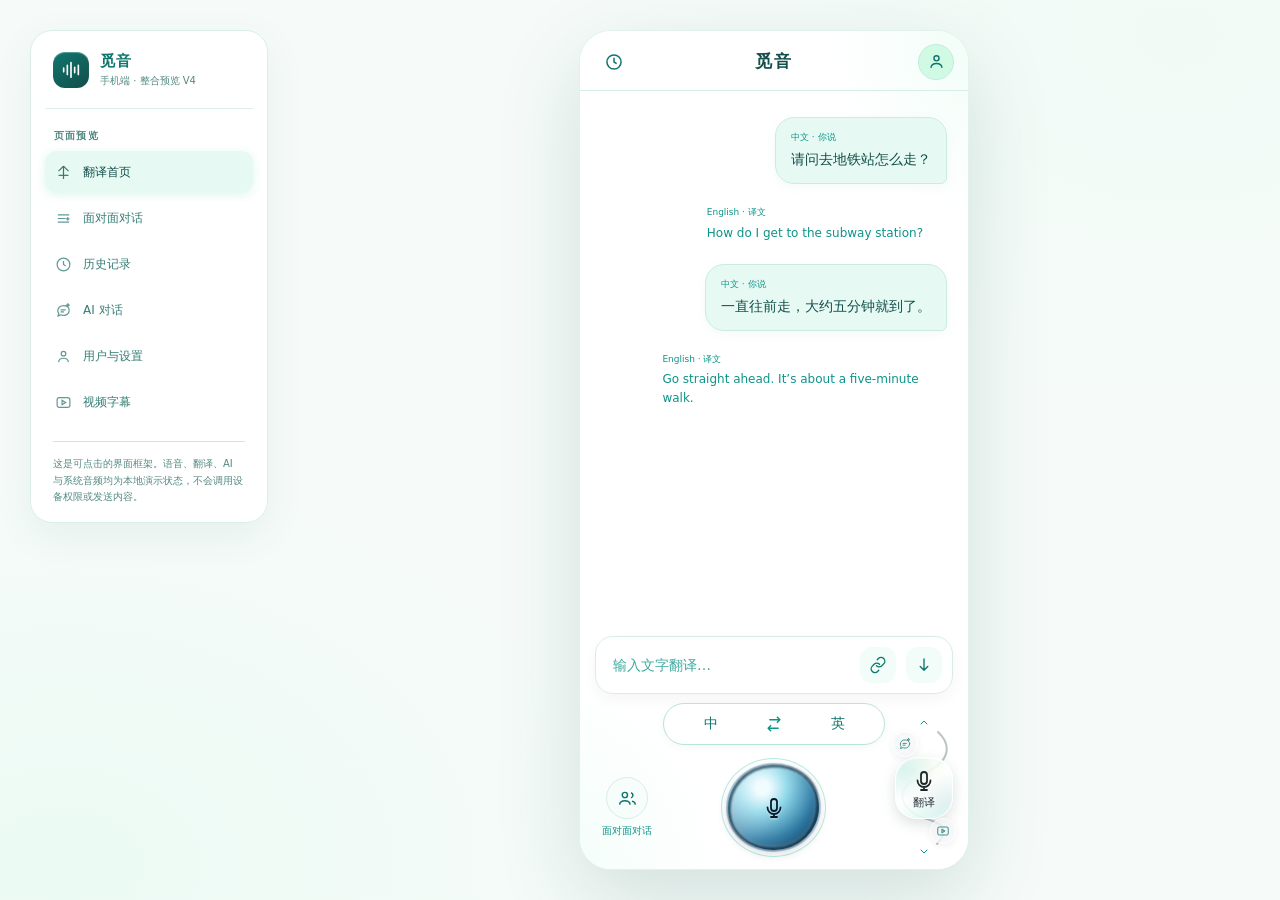
==== docs/designs/miyin-full-app-preview-v5/index.html @ bbd9bf25 "feat: add isolated Miyin V5 preview baseline" ====
<!doctype html>
<html lang="zh-CN" data-theme="mint-holographic">
<head>
  <meta charset="utf-8">
  <meta name="viewport" content="width=device-width, initial-scale=1, viewport-fit=cover">
  <meta name="theme-color" content="#ffffff">
  <link rel="icon" href="data:image/svg+xml,%3Csvg xmlns='http://www.w3.org/2000/svg' viewBox='0 0 48 48'%3E%3Crect width='48' height='48' rx='14' fill='%232f3635'/%3E%3Cpath d='M10 19v10m7-16v22m7-26v30m7-21v12m7-17v22' stroke='white' stroke-width='3' stroke-linecap='round'/%3E%3C/svg%3E">
  <title>觅音 · 手机端交互预览 V5</title>
  <link rel="stylesheet" href="./miyin-v5.css">
  <style>
    :root { color-scheme:light; --page:#ffffff; --surface:#ffffffed; --surface-2:#f2fcf8; --ink:#0f766e; --title:#134e4a; --muted:#0d9488; --accent:#14b8a6; --mint:#e6f9f3; --mint-deep:#c8f5e8; --mint-icon:#d1fae5; --holo-cyan:#7dd3c0; --holo-lilac:#e0bbe4; --holo-yellow:#f5e6a3; --line:#d7eee7; --line-strong:#b9e4d9; --selected:#d1fae5; --selected-ink:#134e4a; --shadow:0 18px 55px rgba(20,84,74,.12); --voice-a:#b8e4e8; --voice-b:#4a9aa9; --voice-c:#146278; --wheel:#ffffffd9; --wheel-edge:#d3eee5; --danger:#b44036; --safe-top:env(safe-area-inset-top,0px); --safe-bottom:env(safe-area-inset-bottom,0px); }
    * { box-sizing:border-box; }
    html,body { margin:0; min-height:100%; background:#e9e9e6; color:var(--ink); font-family:Inter,"SF Pro Display","Segoe UI","Noto Sans SC",system-ui,sans-serif; }
    button,input,textarea { font:inherit; }
    button { color:inherit; }
    .workspace { min-height:100dvh; display:grid; grid-template-columns:238px minmax(460px,1fr); gap:30px; padding:30px; }
    .preview-nav { align-self:start; position:sticky; top:28px; padding:20px 14px 16px; border:1px solid #ffffffa8; border-radius:22px; background:#f7f7f3cc; backdrop-filter:blur(16px); box-shadow:0 12px 40px rgba(30,35,31,.07); }
    .nav-brand { display:flex; align-items:center; gap:11px; padding:1px 8px 20px; border-bottom:1px solid #dedfda; }
    .brand-mark { width:36px; height:36px; border-radius:12px; display:grid; place-items:center; color:#fff; background:linear-gradient(145deg,#2c3537,#101617); box-shadow:inset 0 1px 1px #ffffff54; }
    .brand-mark svg { width:22px;height:22px; }
    .nav-brand strong { display:block;font-size:15px;letter-spacing:.08em; }
    .nav-brand small { display:block;margin-top:3px;color:#7d817e;font-size:10px; }
    .nav-caption { padding:20px 9px 8px;color:#7d817e;font-size:10px;font-weight:700;letter-spacing:.12em; }
    .screen-nav { display:grid; gap:4px; }
    .screen-nav button { display:flex;align-items:center;gap:11px;min-height:42px;padding:0 10px;border:0;border-radius:12px;background:transparent;color:#5a605c;text-align:left;font-size:12px;cursor:pointer;transition:background .18s,color .18s,transform .18s; }
    .screen-nav button svg { width:17px;height:17px;opacity:.78; }
    .screen-nav button:hover { background:#fff;transform:translateX(2px); }
    .screen-nav button[aria-current="page"] { background:#fff;color:#202522;box-shadow:0 2px 10px #2223; }
    .nav-note { margin:18px 8px 0;padding-top:14px;border-top:1px solid #dedfda;color:#808581;font-size:10px;line-height:1.65; }
    .stage { min-width:0;display:grid;place-items:center;position:relative; }
    .device { width:min(390px,100%);height:min(844px,calc(100dvh - 60px));min-height:680px;position:relative;border:1px solid #ffffffc9;border-radius:32px;overflow:hidden;background:var(--page);box-shadow:0 28px 84px rgba(28,31,29,.2),inset 0 0 0 1px #ffffff74; }
    #app { height:100%;width:100%;position:relative;overflow:hidden;background:var(--page);color:var(--ink);transition:background .24s,color .24s; }
    .screen { display:none;height:100%;width:100%;flex-direction:column;position:absolute;inset:0;background:var(--page); }
    .screen.active { display:flex;animation:screen-in .22s ease-out both; }
    @keyframes screen-in { from { opacity:.55;transform:translateY(4px); } to { opacity:1;transform:none; } }
    .topbar { height:60px;flex:none;display:grid;grid-template-columns:54px 1fr 54px;align-items:center;padding:calc(6px + var(--safe-top)) 14px 4px;border-bottom:1px solid var(--line); }
    .top-icon { width:40px;height:40px;border:0;border-radius:14px;background:transparent;display:grid;place-items:center;cursor:pointer;color:var(--ink);transition:background .16s,transform .16s; }
    .top-icon:hover { background:var(--surface-2);transform:scale(1.04); }
    .top-icon svg { width:20px;height:20px; }
    .top-brand { text-align:center;min-width:0; }
    .top-brand strong { font-size:17px;font-weight:650;letter-spacing:.12em; }
    .top-brand small { display:block;margin-top:1px;color:var(--muted);font-size:10px; }
    .session-state { display:inline-flex;align-items:center;gap:5px;margin-top:2px;padding:2px 7px;border:0;border-radius:99px;background:transparent;color:var(--muted);font-size:9px;cursor:pointer; }
    .session-state i { width:5px;height:5px;border-radius:50%;background:#6e9b7d; }
    .session-state[aria-pressed="true"] i { background:#a38455; }
    .avatar-button { justify-self:end;width:36px;height:36px;border:1px solid var(--line);border-radius:50%;background:var(--surface);display:grid;place-items:center;cursor:pointer; }
    .avatar-button svg { width:19px;height:19px; }
    .scroll-area { min-height:0;flex:1;overflow:auto;overscroll-behavior:contain;scrollbar-width:thin;scrollbar-color:var(--line-strong) transparent; }
    .scroll-area::-webkit-scrollbar { width:4px; }
    .scroll-area::-webkit-scrollbar-thumb { background:var(--line-strong);border-radius:99px; }
    .home-transcript { min-height:0;flex:1;display:flex;flex-direction:column;gap:13px;padding:26px 21px 12px;overflow:auto;scrollbar-width:thin; }
    .bubble { max-width:84%;padding:13px 15px;border:1px solid var(--line);border-radius:19px;background:var(--surface);box-shadow:0 3px 12px rgba(40,44,41,.035);line-height:1.52;font-size:14px; }
    .bubble.source { align-self:flex-end;border-radius:19px 19px 6px 19px;background:var(--selected);color:var(--selected-ink); }
    .bubble.translation { align-self:flex-end;margin-right:9px;padding:8px 14px;border-radius:15px;background:transparent;border-color:transparent;color:var(--muted);font-size:12px;box-shadow:none; }
    .bubble.other { align-self:flex-start;border-radius:19px 19px 19px 6px; }
    .bubble .lang-tag { display:block;margin-bottom:4px;color:var(--muted);font-size:9px; }
    .inline-progress { color:var(--muted);font-size:11px;display:inline-flex;align-items:center;gap:7px; }
    .dots { display:inline-flex;gap:3px; }
    .dots i { display:block;width:4px;height:4px;border-radius:50%;background:currentColor;animation:dot 1s infinite ease-in-out; }
    .dots i:nth-child(2){animation-delay:.14s}.dots i:nth-child(3){animation-delay:.28s}
    @keyframes dot { 0%,60%,100%{opacity:.25;transform:translateY(0)}30%{opacity:1;transform:translateY(-3px)} }
    .translate-panel { flex:none;padding:8px 15px 0; }
    .text-entry { min-height:58px;display:flex;align-items:center;gap:10px;padding:7px 10px 7px 15px;border:1px solid var(--line);border-radius:18px;background:var(--surface);box-shadow:0 6px 16px rgba(30,35,31,.04); }
    .text-entry input { flex:1;min-width:0;border:0;outline:0;background:transparent;color:var(--ink);font-size:14px; }
    .text-entry input::placeholder { color:var(--muted);opacity:.8; }
    .round-tool { width:36px;height:36px;flex:none;border:0;border-radius:12px;background:var(--surface-2);display:grid;place-items:center;cursor:pointer; }
    .round-tool svg { width:18px;height:18px; }
    .entry-tools { display:none;gap:8px;padding:8px 3px 0; }
    .entry-tools.open { display:flex; }
    .entry-tools button { flex:1;min-height:35px;border:1px solid var(--line);border-radius:11px;background:var(--surface);color:var(--muted);font-size:10px;cursor:pointer; }
    .language-row { display:flex;align-items:center;justify-content:center;gap:10px;padding:9px 14px 2px; }
    .language-pill { min-width:96px;height:36px;padding:0 12px;border:1px solid var(--line);border-radius:99px;background:var(--surface);color:var(--ink);font-size:12px;cursor:pointer; }
    .language-swap { width:34px;height:34px;border:0;border-radius:50%;background:transparent;color:var(--muted);display:grid;place-items:center;cursor:pointer;transition:transform .22s,color .16s; }
    .language-swap:hover { transform:rotate(180deg);color:var(--ink); }
    .language-swap svg { width:19px;height:19px; }
    .home-controls { position:relative;flex:none;height:122px;padding:9px 15px calc(10px + var(--safe-bottom));display:grid;grid-template-columns:1fr 1fr 1fr;align-items:center; }
    .face-entry { justify-self:start;min-width:61px;padding:4px 7px;border:0;background:transparent;display:grid;justify-items:center;gap:5px;color:var(--muted);font-size:10px;cursor:pointer; }
    .face-entry .face-icon { width:42px;height:42px;border:1px solid var(--line);border-radius:50%;background:var(--surface);display:grid;place-items:center;color:var(--ink);transition:transform .18s,box-shadow .18s; }
    .face-entry:hover .face-icon { transform:translateY(-2px);box-shadow:0 7px 15px rgba(20,35,36,.11); }
    .face-entry svg { width:21px;height:21px; }
    .mic-button { justify-self:center;position:relative;width:84px;height:84px;border-radius:50%;border:2px solid #193d4b;background:radial-gradient(circle at 36% 25%,#e5ffff 0 5%,#c2f0f3 12%,#82c9d6 32%,#31869a 61%,#15556b 100%);color:#052c3b;display:grid;place-items:center;cursor:pointer;isolation:isolate;box-shadow:inset 1px 2px 5px #f2ffffde,inset -5px -8px 13px #092e43a3,0 5px 12px #123b4b4a,0 0 0 3px #ffffff9e;transition:transform .17s,box-shadow .22s,filter .2s;touch-action:none; }
    .mic-button::before { content:"";position:absolute;z-index:-1;inset:5px 9px 51%;border-radius:80% 80% 45% 45%;background:linear-gradient(135deg,#fff9,#fff2 58%,transparent);filter:blur(1px);transform:rotate(-13deg); }
    .mic-button::after { content:"";position:absolute;inset:-7px;border:1px solid #92dce2a8;border-radius:50%;opacity:.7;transition:inset .2s,opacity .2s; }
    .mic-button svg { width:29px;height:29px;filter:drop-shadow(0 1px 1px #ffffff65); }
    .mic-button:hover { transform:scale(1.045) rotate(-2deg);box-shadow:inset 1px 2px 5px #f2ffffde,inset -5px -8px 13px #092e43a3,0 8px 20px #123b4b66,0 0 0 4px #ffffffb0; }
    .mic-button:active,.mic-button.is-listening { transform:scale(.96);filter:saturate(1.15);box-shadow:inset 1px 2px 8px #f2ffffd4,inset -7px -9px 15px #082c41,0 0 0 6px #4eafbf38,0 0 26px #63d0d954; }
    .mic-button.is-listening::after { inset:-11px;opacity:.9;animation:ring 1.15s ease-out infinite; }
    @keyframes ring { 0%{transform:scale(.94);opacity:.75}100%{transform:scale(1.22);opacity:0} }
    .control-caption { position:absolute;left:50%;bottom:7px;transform:translateX(-50%);color:var(--muted);font-size:9px;white-space:nowrap; }
    .mode-wheel { position:absolute;z-index:5;right:10px;bottom:12px;width:57px;height:139px;padding:5px 0;border:1px solid var(--wheel-edge);border-radius:30px;background:var(--wheel);backdrop-filter:blur(16px) saturate(1.3);box-shadow:0 7px 20px rgba(22,43,48,.12),inset 0 1px 0 #ffffffa6;display:flex;flex-direction:column;align-items:center;justify-content:space-between;overflow:hidden; }
    .mode-wheel::before { content:"";position:absolute;inset:2px 7px auto;height:27px;border-radius:50%;background:linear-gradient(#fff8,transparent);pointer-events:none; }
    .wheel-arrow,.wheel-mode { position:relative;z-index:1;border:0;background:transparent;display:grid;place-items:center;cursor:pointer;color:var(--muted);transition:transform .2s,color .18s,background .18s; }
    .wheel-arrow { width:28px;height:19px;border-radius:9px; }
    .wheel-arrow svg { width:14px;height:14px; }
    .wheel-arrow:hover { color:var(--ink);transform:scale(1.18); }
    .wheel-modes { position:relative;z-index:1;display:flex;flex-direction:column;align-items:center;justify-content:center;gap:0; }
    .wheel-mode { width:28px;height:25px;border-radius:11px;opacity:.48; }
    .wheel-mode svg { position:relative;z-index:2;width:15px;height:15px; }
    .wheel-mode.is-current { width:40px;height:40px;margin:1px 0;overflow:hidden;border:1px solid #ffffffbf;border-radius:50%;background:linear-gradient(150deg,#ffffffc9,#ffffff1c);color:var(--ink);opacity:1;box-shadow:0 3px 12px #223c4033,inset 0 1px 0 #fff;transform:scale(1.04);animation:wheel-enter .24s ease-out both; }
    .wheel-mode.is-current::after { content:"";position:absolute;inset:-38%;z-index:1;transform:translateX(-135%) rotate(22deg);background:linear-gradient(100deg,transparent 36%,#ffffff9c 48%,#a6d8dc55 55%,transparent 68%);pointer-events:none; }
    .mode-wheel:hover .wheel-mode.is-current::after { animation:wheel-glint .85s ease-out; }
    .wheel-mode.is-current svg { width:19px;height:19px; }
    .wheel-mode.is-current:hover { animation:wheel-rock .42s ease-in-out; }
    .wheel-mode:hover { opacity:1;transform:scale(1.1); }
    @keyframes wheel-enter { from{transform:scale(.9)}to{transform:scale(1.04)} }
    @keyframes wheel-glint { 0%{transform:translateX(-135%) rotate(22deg)}100%{transform:translateX(135%) rotate(22deg)} }
    @keyframes wheel-rock { 0%,100%{transform:scale(1.1) rotate(0)}25%{transform:scale(1.12) rotate(-7deg)}75%{transform:scale(1.12) rotate(7deg)} }
    .face-transcript { position:relative;flex:1;min-height:0;margin:0 13px;border:1px solid var(--line-strong);border-radius:2px;background:var(--surface);overflow:auto;padding:24px 14px 18px;scrollbar-width:thin; }
    .face-turn { max-width:84%;margin:0 0 18px auto;padding:11px 14px;border-radius:18px 18px 5px 18px;background:var(--selected);color:var(--selected-ink);font-size:13px;line-height:1.55; }
    .face-turn.left { margin:0 auto 18px 0;border-radius:18px 18px 18px 5px;background:var(--surface-2); }
    .face-turn small { display:block;margin-bottom:3px;color:var(--muted);font-size:9px; }
    .face-turn .translated { display:block;margin-top:4px;padding-top:5px;border-top:1px solid var(--line);font-size:12px;cursor:pointer; }
    .face-turn .translated:hover { text-decoration:underline;text-decoration-style:dotted;text-underline-offset:3px; }
    .face-turn.pending .translated { color:var(--muted); }
    .face-bottom { position:relative;flex:none;display:grid;grid-template-columns:68px 1fr 68px;align-items:center;gap:4px;padding:5px 12px calc(10px + var(--safe-bottom)); }
    .face-language { grid-column:1/-1;justify-self:center;display:flex;align-items:center;gap:10px;margin:5px 0 2px;padding:4px 11px;border:1px solid var(--line);border-radius:99px;background:var(--surface);font-size:11px; }
    .face-language button { min-width:35px;border:0;background:transparent;color:var(--ink);cursor:pointer; }
    .face-language .language-swap { width:28px;height:28px; }
    .back-translate { align-self:end;justify-self:center;width:58px;min-height:62px;border:0;background:transparent;color:var(--muted);display:grid;justify-items:center;align-content:center;gap:5px;font-size:10px;cursor:pointer; }
    .back-translate span:first-child { width:38px;height:38px;border:1px solid var(--line);border-radius:50%;background:var(--surface);display:grid;place-items:center;color:var(--ink); }
    .back-translate svg { width:18px;height:18px; }
    .face-mic-wrap { display:grid;justify-items:center;align-items:center;position:relative; }
    .face-mic { width:100px;height:100px; }
    .face-mic svg { width:34px;height:34px; }
    .face-mic-wrap small { margin-top:5px;color:var(--muted);font-size:9px;white-space:nowrap; }
    .face-wheel-slot { height:113px; }
    .history-head,.settings-head { height:56px;flex:none;display:grid;grid-template-columns:42px 1fr 42px;align-items:center;padding:5px 14px;border-bottom:1px solid var(--line); }
    .history-head h1,.settings-head h1 { margin:0;text-align:center;font-size:16px;font-weight:650; }
    .back-button { width:38px;height:38px;border:0;border-radius:12px;background:transparent;display:grid;place-items:center;cursor:pointer; }
    .back-button:hover { background:var(--surface-2); }
    .back-button svg { width:20px;height:20px; }
    .history-content { padding:25px 18px 24px; }
    .history-cats { display:grid;gap:14px; }
    .history-cat { width:100%;min-height:68px;padding:0 15px;border:1px solid var(--line);border-radius:18px;background:var(--surface);display:flex;align-items:center;justify-content:space-between;gap:14px;text-align:left;cursor:pointer;box-shadow:0 4px 14px rgba(36,40,37,.025);transition:transform .18s,border-color .18s,box-shadow .18s; }
    .history-cat:hover { transform:translateY(-2px);border-color:var(--line-strong);box-shadow:0 8px 18px rgba(36,40,37,.07); }
    .history-cat strong { display:block;font-size:13px;font-weight:590; }
    .history-cat small { display:block;margin-top:5px;color:var(--muted);font-size:10px; }
    .history-cat svg { width:17px;height:17px;color:var(--muted); }
    .history-foot { padding:15px 20px calc(16px + var(--safe-bottom));text-align:center;color:var(--muted);font-size:10px; }
    .record-list { display:grid;gap:9px; }
    .record-row { min-height:69px;padding:10px 11px 10px 14px;border:1px solid var(--line);border-radius:15px;background:var(--surface);display:flex;align-items:center;gap:10px; }
    .record-open { flex:1;min-width:0;border:0;background:transparent;text-align:left;cursor:pointer; }
    .record-open b { display:block;overflow:hidden;text-overflow:ellipsis;white-space:nowrap;font-size:12px;font-weight:600; }
    .record-open small { display:block;margin-top:5px;color:var(--muted);font-size:9px; }
    .delete-record { width:31px;height:31px;border:0;border-radius:10px;background:transparent;color:var(--muted);cursor:pointer; }
    .delete-record:hover { background:#c2383017;color:var(--danger); }
    .delete-record svg { width:16px;height:16px; }
    .profile-summary { display:flex;flex-direction:column;align-items:center;padding:23px 18px 18px; }
    .profile-avatar { width:88px;height:88px;border:1px solid var(--line);border-radius:50%;background:linear-gradient(155deg,var(--surface),var(--surface-2));display:grid;place-items:center;color:var(--muted);box-shadow:0 8px 22px rgba(34,38,35,.07); }
    .profile-avatar svg { width:33px;height:33px; }
    .profile-name { display:flex;align-items:center;gap:6px;margin-top:8px;font-size:13px; }
    .profile-name button { width:28px;height:28px;border:0;border-radius:9px;background:transparent;color:var(--muted);cursor:pointer; }
    .settings-list { display:grid;gap:9px;padding:0 16px 18px; }
    .setting-card { border:1px solid var(--line);border-radius:16px;background:var(--surface);overflow:hidden; }
    .setting-trigger { width:100%;min-height:53px;padding:0 15px;border:0;background:transparent;display:flex;align-items:center;justify-content:space-between;text-align:left;cursor:pointer; }
    .setting-trigger:hover { background:var(--surface-2); }
    .setting-trigger span { display:flex;align-items:center;gap:10px;font-size:12px;font-weight:560; }
    .setting-trigger svg { width:17px;height:17px;color:var(--muted);transition:transform .2s; }
    .setting-card.open .setting-trigger>svg { transform:rotate(180deg); }
    .setting-panel { display:none;padding:0 14px 14px;border-top:1px solid var(--line); }
    .setting-card.open .setting-panel { display:block;animation:panel-in .18s ease-out; }
    @keyframes panel-in {from{opacity:.4;transform:translateY(-3px)}to{opacity:1;transform:none}}
    .setting-row { min-height:45px;display:flex;align-items:center;justify-content:space-between;gap:10px;border-bottom:1px solid var(--line); }
    .setting-row:last-child { border-bottom:0; }
    .setting-copy b { display:block;font-size:10px;font-weight:580; }
    .setting-copy small { display:block;margin-top:3px;color:var(--muted);font-size:9px; }
    .value-control { max-width:145px;min-height:31px;padding:0 9px;border:1px solid var(--line);border-radius:10px;background:var(--surface-2);color:var(--ink);font-size:10px;cursor:pointer;white-space:nowrap; }
    .switch { position:relative;width:40px;height:23px;flex:none;border:0;border-radius:99px;background:var(--line-strong);cursor:pointer;transition:background .2s; }
    .switch::after { content:"";position:absolute;left:3px;top:3px;width:17px;height:17px;border-radius:50%;background:#fff;box-shadow:0 1px 3px #0003;transition:transform .2s; }
    .switch[aria-pressed="true"] { background:#62726c; }
    .switch[aria-pressed="true"]::after { transform:translateX(17px); }
    .profile-footer { margin-top:auto;display:flex;justify-content:space-between;gap:10px;padding:13px 20px calc(15px + var(--safe-bottom)); }
    .profile-footer button { min-height:37px;padding:0 13px;border:1px solid var(--line);border-radius:12px;background:var(--surface);color:var(--muted);font-size:10px;cursor:pointer; }
    .chat-top-actions { display:flex;gap:3px; }
    .chat-messages { min-height:0;flex:1;overflow:auto;padding:16px 15px 12px;display:flex;flex-direction:column;gap:11px; }
    .chat-bubble { max-width:84%;padding:12px 14px;border:1px solid var(--line);border-radius:17px;background:var(--surface);font-size:13px;line-height:1.55; }
    .chat-bubble.user { align-self:flex-end;border-radius:17px 17px 5px 17px;background:var(--selected); }
    .chat-bubble.assistant { align-self:flex-start;border-radius:17px 17px 17px 5px; }
    .chat-time { align-self:flex-end;margin-top:-8px;color:var(--muted);font-size:9px; }
    .chat-actions { display:flex;gap:10px;padding:0 16px 8px;color:var(--muted); }
    .chat-actions button { width:26px;height:26px;border:0;border-radius:8px;background:transparent;color:var(--muted);cursor:pointer; }
    .chat-actions button:hover { background:var(--surface-2); }
    .chat-compose { flex:none;margin-right:59px;padding:9px 6px calc(12px + var(--safe-bottom)) 13px; }
    .compose-card { padding:9px 10px 7px;border:1px solid var(--line);border-radius:18px;background:var(--surface);box-shadow:0 5px 18px rgba(25,30,27,.05); }
    .compose-card textarea { width:100%;min-height:43px;max-height:100px;resize:vertical;border:0;outline:0;background:transparent;color:var(--ink);font-size:12px; }
    .compose-card textarea::placeholder { color:var(--muted); }
    .compose-tools { display:flex;align-items:center;gap:6px; }
    .compose-tools button { min-height:30px;padding:0 8px;border:0;border-radius:9px;background:transparent;color:var(--muted);font-size:10px;cursor:pointer; }
    .compose-tools button:hover { background:var(--surface-2);color:var(--ink); }
    .compose-tools .model-select { margin-left:auto;border:1px solid var(--line);background:var(--surface-2);color:var(--ink); }
    .send-button { width:31px;height:31px;border:0;border-radius:50%;background:#242b2a;color:#fff;display:grid;place-items:center;cursor:pointer; }
    .send-button svg { width:16px;height:16px; }
    .video-controls { padding:18px 17px 5px;display:grid;gap:9px; }
    .video-setting { min-height:54px;padding:0 13px;border:1px solid var(--line);border-radius:14px;background:var(--surface);display:flex;align-items:center;justify-content:space-between;gap:10px; }
    .video-setting b { display:block;font-size:11px;font-weight:570; }
    .video-setting small { display:block;margin-top:3px;color:var(--muted);font-size:9px; }
    .source-pills { display:flex;gap:6px;padding:5px 17px 9px; }
    .source-pills button { flex:1;min-height:32px;border:1px solid var(--line);border-radius:10px;background:var(--surface);color:var(--muted);font-size:9px;cursor:pointer; }
    .source-pills button[aria-pressed="true"] { background:var(--selected);color:var(--selected-ink);border-color:var(--line-strong); }
    .subtitle-preview { position:relative;flex:1;min-height:198px;margin:4px 17px 13px;padding:14px;border:1px solid var(--line);border-radius:17px;background:var(--surface-2);display:flex;flex-direction:column; }
    .subtitle-head { display:flex;align-items:center;justify-content:space-between;gap:8px;color:var(--muted);font-size:9px; }
    .subtitle-lang { padding:5px 7px;border:1px solid var(--line);border-radius:9px;background:var(--surface);color:var(--ink);font-size:9px; }
    .caption-card { margin-top:13px;padding:10px 11px;border:1px solid var(--line);border-radius:12px;background:var(--surface);font-size:11px;line-height:1.55; }
    .caption-card small { display:block;margin-bottom:4px;color:var(--muted);font-size:9px; }
    .caption-card.translation { margin-top:7px;color:var(--muted);font-size:10px; }
    .subtitle-actions { margin-top:auto;padding-top:12px;padding-right:58px;display:flex;align-items:center;justify-content:space-between;gap:8px; }
    .demo-status { color:var(--muted);font-size:9px; }
    .video-start { min-height:34px;padding:0 12px;border:1px solid var(--line-strong);border-radius:11px;background:var(--surface);color:var(--ink);font-size:10px;white-space:nowrap;cursor:pointer; }
    .video-start.active { background:#e3efef;color:#164d59;border-color:#c1dcdc; }
    .toast { position:absolute;z-index:20;left:50%;bottom:calc(25px + var(--safe-bottom));max-width:calc(100% - 35px);padding:10px 14px;border:1px solid #ffffff22;border-radius:12px;background:#252a29;color:#fff;box-shadow:0 8px 28px #0003;font-size:11px;line-height:1.4;text-align:center;opacity:0;transform:translate(-50%,10px);pointer-events:none;transition:opacity .2s,transform .2s; }
    .toast.show { opacity:1;transform:translate(-50%,0); }
    .modal-scrim { position:absolute;z-index:30;inset:0;padding:18px;display:none;align-items:flex-end;justify-content:center;background:#171b1b5a;backdrop-filter:blur(3px); }
    .modal-scrim.open { display:flex;animation:fade-in .16s ease-out; }
    @keyframes fade-in { from{opacity:0}to{opacity:1} }
    .modal-card { width:100%;max-width:430px;max-height:84%;overflow:auto;padding:16px;border:1px solid var(--line);border-radius:22px;background:var(--surface);color:var(--ink);box-shadow:0 18px 60px #0003;animation:sheet-in .22s cubic-bezier(.2,.75,.25,1); }
    @keyframes sheet-in { from{transform:translateY(18px);opacity:.75}to{transform:none;opacity:1} }
    .modal-grab { width:34px;height:4px;margin:-6px auto 13px;border-radius:99px;background:var(--line-strong); }
    .modal-head { display:flex;align-items:center;justify-content:space-between;margin-bottom:8px; }
    .modal-head h2 { margin:0;font-size:15px;font-weight:650; }
    .modal-close { width:31px;height:31px;border:0;border-radius:10px;background:var(--surface-2);color:var(--muted);font-size:19px;cursor:pointer; }
    .modal-copy { margin:0 0 13px;color:var(--muted);font-size:10px;line-height:1.55; }
    .modal-options { display:grid;gap:8px; }
    .modal-option { min-height:47px;padding:0 12px;border:1px solid var(--line);border-radius:12px;background:var(--surface);display:flex;align-items:center;justify-content:space-between;text-align:left;cursor:pointer; }
    .modal-option:hover { background:var(--surface-2); }
    .modal-option small { color:var(--muted);font-size:9px; }
    .modal-footer { display:flex;justify-content:flex-end;gap:8px;margin-top:14px; }
    .modal-footer button { min-height:38px;padding:0 14px;border:1px solid var(--line);border-radius:11px;background:var(--surface);font-size:10px;cursor:pointer; }
    .modal-footer .confirm { background:#303735;color:white;border-color:#303735; }
    .modal-footer .destructive { background:var(--danger);border-color:var(--danger);color:#fff; }
    .file-input { display:none; }
    button:focus-visible,input:focus-visible,textarea:focus-visible { outline:3px solid #3d95a5a6;outline-offset:2px; }
    @media (max-width:850px) { .workspace { display:block;padding:0;min-height:100dvh; } .preview-nav { display:none; } .stage { min-height:100dvh; } .device { width:100%;height:100dvh;min-height:620px;border:0;border-radius:0;box-shadow:none; } }
    @media (max-width:370px) { .topbar { grid-template-columns:46px 1fr 46px;padding-left:9px;padding-right:9px; } .home-controls { padding-left:8px;padding-right:8px; } .mic-button { width:76px;height:76px; } .mode-wheel { right:7px;width:52px; } .translate-panel { padding-left:11px;padding-right:11px; } .history-content { padding-left:13px;padding-right:13px; } }
    @media (prefers-reduced-motion:reduce) { *,*::before,*::after { scroll-behavior:auto!important;animation-duration:.01ms!important;animation-iteration-count:1!important;transition-duration:.01ms!important; } }

    /* Mint holographic theme: keep the page white and reserve color for controls. */
    body { background:#f6fbf9;color:var(--ink); }
    html,body { font-family:-apple-system,BlinkMacSystemFont,"SF Pro Display",Roboto,"PingFang SC","Segoe UI","Microsoft YaHei","Noto Sans SC",system-ui,sans-serif; }
    .workspace { background:radial-gradient(ellipse at 92% 4%,#d1fae522,transparent 30%),radial-gradient(ellipse at 5% 96%,#a7f3d022,transparent 32%); }
    .preview-nav { border-color:#d9eee6;background:#ffffffd9;box-shadow:0 12px 40px rgba(19,78,74,.07); }
    .nav-brand { border-color:#dcefe8; }
    .brand-mark { background:linear-gradient(145deg,#0f766e,#134e4a); }
    .nav-brand small,.nav-caption,.nav-note { color:#548982; }
    .screen-nav button { color:#367d75; }
    .screen-nav button:hover,.screen-nav button[aria-current="page"] { background:#e6f9f3;color:#134e4a;box-shadow:0 2px 10px rgba(20,184,166,.12); }
    .device { border-color:#e0f2eb;box-shadow:0 28px 84px rgba(20,84,74,.16),inset 0 0 0 1px #ffffffaa; }
    #app { background:#fff;color:var(--ink); }
    #app::before { content:"";position:absolute;z-index:0;inset:0;pointer-events:none;background:radial-gradient(ellipse 62% 31% at 108% 0%,rgba(167,243,208,.18),transparent 72%),radial-gradient(ellipse 68% 34% at -10% 100%,rgba(167,243,208,.15),transparent 70%); }
    .screen { z-index:1;background:transparent; }
    .topbar,.history-head { border-color:var(--line); }
    .top-brand strong,.history-head h1 { color:var(--title); }
    .top-icon,.back-button { color:var(--ink); }
    .top-icon:hover,.back-button:hover { background:#e6f9f3; }
    .avatar-button { background:var(--mint-icon);border-color:#bfeade;color:var(--ink); }
    .session-state i { background:var(--accent); }
    .session-state[aria-pressed="true"] i { background:#d0a64d; }
    .bubble { border-color:#dcefe8;box-shadow:0 3px 12px rgba(13,148,136,.045); }
    .bubble.source,.chat-bubble.user { background:#e6f9f3;color:#134e4a;border-color:#ccece2; }
    .bubble.other,.face-turn.left { background:#f2fcf8; }
    .text-entry,.language-pill,.face-language,.record-row,.video-setting,.subtitle-lang { border-color:#d7eee7; }
    .round-tool,.value-control,.subtitle-lang { background:#f2fcf8;color:#0f766e; }
    .language-swap:hover { color:#0f766e; }
    .face-entry .face-icon,.back-translate span:first-child { border-color:#d7eee7;background:#f7fdfa;color:#0f766e; }
    .face-turn { background:#e6f9f3;color:#134e4a; }
    .face-turn .translated { border-color:#ccece2; }
    .face-language { background:#ffffffd9; }
    .switch[aria-pressed="true"] { background:#14b8a6; }
    .send-button,.modal-footer .confirm { background:#0f766e;color:#fff;border-color:#0f766e; }
    .source-pills button[aria-pressed="true"],.video-start.active { background:#e6f9f3;color:#0f766e;border-color:#9cddce; }
    .chat-bubble.assistant { background:#ffffffed; }
    .subtitle-preview { background:#f5fcf9;border-color:#d7eee7; }
    .toast { background:#134e4a; }
    .modal-card { border-color:#d7eee7; }
    button:focus-visible,input:focus-visible,textarea:focus-visible { outline-color:#14b8a6; }

    /* Pen component C: 68 × 140 px, curved sound arc, two orbiting modes and a 58 × 62 px glass center. */
    .mode-wheel { position:absolute;z-index:5;right:10px;bottom:12px;width:68px;height:140px;padding:0;border:0;border-radius:0;background:transparent;box-shadow:none;backdrop-filter:none;display:block;overflow:visible;touch-action:none; }
    .mode-wheel::before { display:none; }
    .wheel-track { position:absolute;left:6px;top:14px;width:56px;height:114px;overflow:visible;pointer-events:none;opacity:.78; }
    .wheel-track path { fill:none;stroke:#aab3b7;stroke-width:2;stroke-linecap:round;stroke-linejoin:round; }
    .wheel-arrow,.wheel-mode,.wheel-center { position:absolute;z-index:2;padding:0;border:0;display:grid;place-items:center;cursor:pointer;color:var(--ink); }
    .wheel-arrow { left:28px;width:12px;height:12px;border-radius:50%;background:transparent;color:#0d9488;transition:transform .2s,color .2s; }
    .wheel-arrow[data-wheel-step="1"] { top:0; }
    .wheel-arrow[data-wheel-step="-1"] { top:128px; }
    .wheel-arrow svg { width:12px;height:12px; }
    .wheel-arrow:hover { color:#134e4a;transform:scale(1.22); }
    .wheel-mode { width:26px;height:26px;border:1px solid #ffffff;background:#f3f5f6d9;border-radius:50%;backdrop-filter:blur(8px);box-shadow:0 2px 6px #66727922;opacity:.76;transition:transform .25s,opacity .2s,box-shadow .2s; }
    .wheel-mode[data-wheel-position="up"] { left:2px;top:14px; }
    .wheel-mode[data-wheel-position="down"] { left:40px;top:101px; }
    .wheel-mode svg { width:14px;height:14px; }
    .wheel-mode:hover,.wheel-mode:focus-visible { z-index:4;opacity:1;transform:scale(1.18);box-shadow:0 4px 11px rgba(13,148,136,.2); }
    .wheel-center { left:5px;top:40px;width:58px;height:62px;overflow:hidden;border:1px solid #ffffffe8;border-radius:22px;background:linear-gradient(145deg,rgba(230,249,243,.86),rgba(255,255,255,.72) 48%,rgba(200,245,232,.82));backdrop-filter:blur(18px) saturate(1.12);box-shadow:0 5px 14px #56636a33,inset 0 1px 0 #fff;isolation:isolate;transition:width .2s,height .2s,left .2s,top .2s,transform .2s,box-shadow .2s; }
    .wheel-center::before { content:"";position:absolute;z-index:-1;inset:0;background:radial-gradient(ellipse at 18% 20%,#7dd3c044,transparent 45%),radial-gradient(ellipse at 84% 72%,#e0bbe433,transparent 44%),radial-gradient(ellipse at 60% 20%,#f5e6a322,transparent 42%);opacity:.78;animation:wheel-color-drift 7s ease-in-out infinite alternate; }
    .wheel-center::after { content:"";position:absolute;z-index:1;inset:-25% -45%;background:linear-gradient(110deg,transparent 42%,#ffffffcc 49%,#7dd3c04a 53%,#e0bbe43d 57%,transparent 64%);transform:translateX(-75%) rotate(0deg);pointer-events:none;opacity:.72; }
    .wheel-glass { position:absolute;z-index:0;inset:0;width:100%;height:100%;display:block;border-radius:inherit;pointer-events:none; }
    .wheel-center-content { position:relative;z-index:3;display:grid;justify-items:center;align-content:center;pointer-events:none; }
    .wheel-center-icon { display:grid;place-items:center;width:28px;height:28px;margin-top:1px;color:#20272a; }
    .wheel-center-icon svg { width:24px;height:24px; }
    .wheel-center-label { display:block;width:48px;margin-top:1px;color:#283135;font-size:11px;font-weight:500;line-height:1.25;text-align:center;white-space:nowrap; }
    .wheel-mode-icon { display:grid;place-items:center;width:100%;height:100%; }
    .wheel-mode-icon svg { width:14px;height:14px; }
    .wheel-center[aria-current="true"] { color:var(--title); }
    .wheel-center:hover,.wheel-center:focus-visible { left:2px;top:37px;width:64px;height:68px;z-index:5;box-shadow:0 8px 20px #56636a4a,inset 0 1px 0 #fff;animation:wheel-rock .48s ease-in-out 1; }
    .wheel-center:hover::after,.wheel-center:focus-visible::after { animation:wheel-glint .8s ease-out 1; }
    .mode-wheel.is-changing .wheel-center { animation:wheel-arrive .28s cubic-bezier(.2,.75,.25,1) both; }
    @keyframes wheel-color-drift { from{transform:translateX(-4%) rotate(-3deg)}to{transform:translateX(5%) rotate(4deg)} }
    @keyframes wheel-arrive { 0%{transform:scale(.86);opacity:.6}70%{transform:scale(1.08)}100%{transform:scale(1);opacity:1} }
    @keyframes wheel-glint { from{transform:translateX(-75%)}to{transform:translateX(75%)} }
    @keyframes wheel-rock { 0%,100%{transform:rotate(0) scale(1.08)}25%{transform:rotate(-5deg) scale(1.1)}75%{transform:rotate(5deg) scale(1.1)} }

    /* The mic uses the same animated aurora shader and Pen uniform values. */
    .mic-button { position:relative;justify-self:center;isolation:isolate;overflow:visible;width:91px;height:85px;padding:0;border:0;border-radius:50%;background:#cfcfcf;color:#071a2b;display:grid;place-items:center;cursor:pointer;touch-action:none;box-shadow:0 4px 12px rgba(7,26,43,.15),0 0 0 2px rgba(31,111,156,.25);transition:transform .18s,filter .2s,box-shadow .22s;animation:mic-contour 8s ease-in-out infinite; }
    .mic-surface { position:absolute;z-index:1;inset:0;width:100%;height:100%;display:block;pointer-events:none;border-radius:50%; }
    .mic-button.shader-fallback { background:radial-gradient(circle at 38% 27%,#eafaff 0 8%,#7fd4e8 28%,#1f6f9c 62%,#071a2b 100%); }
    .mic-button::before { content:"";position:absolute;z-index:2;inset:0;border:2px solid rgba(7,26,43,.88);border-radius:48% 52% 47% 53% / 52% 46% 54% 48%;box-shadow:inset 0 0 2px #eafaff,0 0 0 1px rgba(31,111,156,.3);pointer-events:none; }
    .mic-button::after { content:"";position:absolute;z-index:0;inset:-7px;border:1px solid rgba(20,184,166,.42);border-radius:50%;opacity:.72;transition:inset .2s,opacity .2s;pointer-events:none; }
    .mic-button svg { position:relative;z-index:3;width:24px;height:24px;color:#071a2b;filter:drop-shadow(0 1px 1px #eafaff8a); }
    .mic-button:hover { transform:scale(1.045) rotate(-2deg);box-shadow:0 8px 18px rgba(7,26,43,.2),0 0 0 3px rgba(20,184,166,.22); }
    .mic-button.is-listening { transform:scale(1.035);filter:saturate(1.15);box-shadow:0 0 0 5px rgba(20,184,166,.13),0 0 24px rgba(125,211,192,.5); }
    .mic-button.is-listening::after { inset:-12px;opacity:.9;animation:ring 1.15s ease-out infinite; }
    .mic-button.is-listening::before { animation:voice-outline 1.4s ease-in-out infinite alternate; }
    .mic-button.is-listening svg { transform:scale(1.06); }
    .face-mic { width:109px;height:110px; }
    .face-mic svg { width:34px;height:34px; }
    .control-caption { z-index:4;color:#0d9488; }
    @keyframes mic-contour { 0%,100%{border-radius:50% 50% 49% 51% / 48% 52% 48% 52%}50%{border-radius:48% 52% 51% 49% / 52% 47% 53% 48%} }
    @keyframes voice-outline { from{border-color:rgba(7,26,43,.7);filter:brightness(1)}to{border-color:rgba(7,26,43,1);filter:brightness(1.25)} }

    /* Settings capsules follow the supplied 58 px mint-glass reference. */
    .settings-head { height:100px;border:0;padding:9px 16px 0; }
    .settings-head h1 { align-self:center;padding-top:8px;color:#134e4a;font-size:34px;font-weight:750;letter-spacing:.02em; }
    .settings-head h1::after { content:"";display:block;width:82px;height:3px;margin:7px auto 0;border-radius:99px;background:#14b8a6;box-shadow:0 1px 8px rgba(20,184,166,.22); }
    .settings-head .back-button,.settings-sparkle { width:42px;height:42px;border:1px solid #ffffff;background:rgba(255,255,255,.76);border-radius:50%;color:#0f766e;box-shadow:0 4px 12px rgba(13,148,136,.12);backdrop-filter:blur(10px); }
    .settings-sparkle svg { width:21px;height:21px; }
    .settings-head .back-button:hover,.settings-sparkle:hover { background:#f1fcf8;transform:scale(1.04); }
    .profile-summary { padding:14px 18px 14px; }
    .profile-avatar { border-color:#d7eee7;background:linear-gradient(145deg,#f6fffb,#e6f9f3);color:#0f766e;box-shadow:0 6px 18px rgba(20,184,166,.1); }
    .profile-name { color:#134e4a; }
    .profile-name button { color:#0d9488; }
    .settings-list { display:grid;gap:12px;padding:0 16px 18px; }
    .setting-card { overflow:visible;border:0;border-radius:30px;background:transparent; }
    .setting-trigger { position:relative;isolation:isolate;overflow:hidden;width:100%;min-height:58px;padding:0 20px;border:1px solid rgba(255,255,255,.9);border-radius:999px;background:linear-gradient(115deg,#e6f9f3,#c8f5e8);box-shadow:0 2px 8px rgba(20,184,166,.08);transition:transform .2s,box-shadow .2s,filter .2s; }
    .setting-trigger::before { content:"";position:absolute;z-index:0;inset:0;border-radius:inherit;background:linear-gradient(108deg,rgba(125,211,192,.2) 0%,rgba(255,255,255,.05) 27%,rgba(224,187,228,.23) 58%,rgba(245,230,163,.2) 82%,rgba(125,211,192,.18) 100%),radial-gradient(ellipse at 16% 28%,rgba(125,211,192,.27),transparent 38%),radial-gradient(ellipse at 83% 73%,rgba(224,187,228,.2),transparent 42%),radial-gradient(ellipse at 63% 16%,rgba(245,230,163,.16),transparent 39%);opacity:.84;background-size:145% 145%;mix-blend-mode:normal;animation:capsule-holo 8s ease-in-out infinite alternate;pointer-events:none; }
    .setting-trigger::after { content:"";position:absolute;z-index:0;inset:-30% -45%;background:linear-gradient(112deg,transparent 43%,rgba(255,255,255,.58) 49%,rgba(125,211,192,.2) 52%,rgba(224,187,228,.12) 55%,transparent 62%);transform:translateX(-65%);opacity:.45;pointer-events:none; }
    .setting-trigger:hover,.setting-trigger:focus-visible { transform:translateY(-1px);filter:saturate(1.04);box-shadow:0 5px 14px rgba(20,184,166,.14); }
    .setting-trigger:hover::after,.setting-trigger:focus-visible::after { animation:wheel-glint .72s ease-out 1; }
    .setting-trigger>span:first-child { position:relative;z-index:1;display:flex;align-items:center;gap:13px;color:#0f766e;font-size:16px;font-weight:600; }
    .setting-trigger>span:first-child svg { flex:none;width:44px;height:44px;padding:11px;border:1px solid rgba(255,255,255,.96);border-radius:50%;background:rgba(209,250,229,.82);color:#0f766e;box-shadow:0 2px 7px rgba(20,184,166,.08); }
    .setting-trigger>svg:last-child { position:relative;z-index:1;flex:none;width:19px;height:19px;color:#0d9488;transition:transform .2s; }
    .setting-card.open .setting-trigger>svg:last-child { transform:rotate(180deg); }
    .setting-panel { margin:8px 5px 0;padding:5px 15px 12px;border:1px solid #d7eee7;border-radius:18px;background:rgba(250,255,253,.96);box-shadow:0 5px 18px rgba(20,84,74,.055); }
    .setting-row { min-height:48px;border-color:#e0f0ea; }
    .setting-copy b { color:#134e4a;font-size:11px; }
    .setting-copy small { color:#4d8b83;font-size:9px; }
    .value-control { border-color:#cfece2;border-radius:999px;background:#e6f9f3;color:#0f766e; }
    .switch[aria-pressed="true"] { background:#14b8a6; }
    .theme-spectrum { min-height:42px;display:flex;align-items:center;gap:5px;padding:8px 0 10px;border-bottom:1px solid #e0f0ea;color:#0f766e;font-size:10px;font-weight:600; }
    .theme-spectrum i { width:17px;height:17px;border:1px solid #ffffff;border-radius:50%;box-shadow:0 1px 4px rgba(19,78,74,.16); }
    .theme-spectrum span { margin-left:5px; }
    .theme-choice-list { display:grid;grid-template-columns:repeat(3,minmax(0,1fr));gap:7px;padding:9px 0 11px;border-bottom:1px solid #e0f0ea; }
    .theme-choice { min-width:0;min-height:55px;padding:7px 4px;border:1px solid #d7eee7;border-radius:13px;background:#ffffff;color:#3d6762;display:grid;justify-items:center;gap:5px;font-size:9px;line-height:1.2;cursor:pointer; }
    .theme-choice[aria-pressed="true"] { border-color:#14b8a6;box-shadow:0 0 0 2px rgba(20,184,166,.12);color:#134e4a;font-weight:700; }
    .theme-swatch { width:35px;height:18px;display:flex;overflow:hidden;border:1px solid #ffffff;border-radius:99px;box-shadow:0 1px 4px rgba(19,78,74,.15); }
    .theme-swatch i { flex:1; }
    .profile-footer { padding-top:12px; }
    .profile-footer button { border-color:#d7eee7;border-radius:999px;background:#ffffffd9;color:#0f766e; }
    .profile-footer button:hover { background:#e6f9f3; }
    @keyframes capsule-holo { from{background-position:0% 0%}to{background-position:100% 80%} }
    @media (max-width:370px) { .mode-wheel { right:7px;width:68px;height:140px; } .mic-button { width:82px;height:78px; } .face-mic { width:96px;height:98px; } .settings-head h1 { font-size:31px; } .setting-trigger { padding:0 16px; } .setting-trigger>span:first-child { gap:11px;font-size:15px; } }

    /* Retain the two previously requested optional themes; mint is the new default. */
    html[data-theme="mist"] { --page:#eef1f3;--surface:#f9fafb;--surface-2:#e8edf0;--ink:#334149;--title:#31434c;--muted:#526b78;--accent:#526574;--mint:#e9eef1;--mint-deep:#d7e0e5;--mint-icon:#f9fafb;--line:#dfe4e8;--line-strong:#c5d0d6;--selected:#e2e8ec;--selected-ink:#33434c;--wheel:#f9fafbdd;--wheel-edge:#dfe4e8;--shadow:0 18px 55px rgba(31,43,52,.12); }
    html[data-theme="night"] { color-scheme:dark;--page:#17191b;--surface:#292d30;--surface-2:#34393b;--ink:#f1f2ef;--title:#f1f2ef;--muted:#bdc1c0;--accent:#c5cac8;--mint:#303638;--mint-deep:#3d4548;--mint-icon:#343b3f;--line:#383d40;--line-strong:#535b5f;--selected:#34393b;--selected-ink:#f1f2ef;--wheel:#24292bdd;--wheel-edge:#535b5f;--shadow:0 18px 55px rgba(0,0,0,.32); }
    html[data-theme="mist"] body { background:#eef1f3; }
    html[data-theme="mist"] .workspace { background:radial-gradient(ellipse at 92% 4%,#dce6ec88,transparent 32%),radial-gradient(ellipse at 5% 96%,#e2e8ec99,transparent 34%); }
    html[data-theme="mist"] .preview-nav { border-color:#dfe4e8;background:#f9fafbdd; }
    html[data-theme="mist"] .screen-nav button { color:#526574; }
    html[data-theme="mist"] .screen-nav button:hover,html[data-theme="mist"] .screen-nav button[aria-current="page"] { background:#e2e8ec;color:#31434c;box-shadow:0 2px 10px rgba(82,101,116,.12); }
    html[data-theme="mist"] .device { border-color:#dfe4e8; }
    html[data-theme="mist"] #app { background:#f9fafb; }
    html[data-theme="mist"] #app::before { background:radial-gradient(ellipse 62% 31% at 108% 0%,rgba(186,207,217,.22),transparent 72%),radial-gradient(ellipse 68% 34% at -10% 100%,rgba(215,224,229,.2),transparent 70%); }
    html[data-theme="mist"] .avatar-button { background:#e9eef1;border-color:#dfe4e8; }
    html[data-theme="mist"] .bubble,html[data-theme="mist"] .text-entry,html[data-theme="mist"] .language-pill,html[data-theme="mist"] .face-language,html[data-theme="mist"] .record-row,html[data-theme="mist"] .video-setting,html[data-theme="mist"] .subtitle-lang { border-color:#dfe4e8; }
    html[data-theme="mist"] .bubble.source,html[data-theme="mist"] .chat-bubble.user,html[data-theme="mist"] .face-turn { background:#e2e8ec;color:#33434c;border-color:#d1dce2; }
    html[data-theme="mist"] .bubble.other,html[data-theme="mist"] .face-turn.left { background:#f2f5f7; }
    html[data-theme="mist"] .round-tool,html[data-theme="mist"] .value-control,html[data-theme="mist"] .subtitle-lang { background:#e8edf0;color:#334149; }
    html[data-theme="mist"] .face-entry .face-icon,html[data-theme="mist"] .back-translate span:first-child { border-color:#dfe4e8;background:#f9fafb;color:#526574; }
    html[data-theme="mist"] .switch[aria-pressed="true"] { background:#526574; }
    html[data-theme="mist"] .send-button,html[data-theme="mist"] .modal-footer .confirm { background:#526574;color:#fff;border-color:#526574; }
    html[data-theme="mist"] .source-pills button[aria-pressed="true"],html[data-theme="mist"] .video-start.active { background:#e2e8ec;color:#334149;border-color:#c5d0d6; }
    html[data-theme="mist"] .subtitle-preview { background:#f4f7f8;border-color:#dfe4e8; }
    html[data-theme="mist"] .toast { background:#334149; }
    html[data-theme="mist"] .settings-head h1 { color:#31434c; }
    html[data-theme="mist"] .settings-head h1::after { background:#8ca5b1;box-shadow:0 1px 8px rgba(82,101,116,.2); }
    html[data-theme="mist"] .setting-trigger { border-color:#ffffff;background:linear-gradient(115deg,#f2f5f7,#dfe7eb);box-shadow:0 2px 8px rgba(61,82,93,.08); }
    html[data-theme="mist"] .setting-trigger::before { background:linear-gradient(108deg,rgba(181,204,215,.18),rgba(255,255,255,.1) 30%,rgba(201,198,214,.16) 62%,rgba(237,229,207,.12) 84%,rgba(181,204,215,.15)); }
    html[data-theme="mist"] .setting-trigger>span:first-child,html[data-theme="mist"] .setting-copy b,html[data-theme="mist"] .value-control,html[data-theme="mist"] .theme-spectrum { color:#334149; }
    html[data-theme="mist"] .setting-trigger>span:first-child svg { background:#eef2f4;color:#526574; }
    html[data-theme="mist"] .setting-trigger>svg:last-child,html[data-theme="mist"] .setting-copy small { color:#526574; }
    html[data-theme="mist"] .setting-panel { border-color:#dfe4e8;background:rgba(249,250,251,.97); }
    html[data-theme="mist"] .value-control { border-color:#d1dce2;background:#e8edf0; }
    html[data-theme="mist"] .theme-choice { border-color:#dfe4e8;background:#f9fafb;color:#526574; }
    html[data-theme="mist"] .theme-choice[aria-pressed="true"] { border-color:#526574;box-shadow:0 0 0 2px rgba(82,101,116,.12);color:#31434c; }
    html[data-theme="mist"] .profile-footer button { border-color:#dfe4e8;background:#f9fafb;color:#526574; }
    html[data-theme="mist"] .wheel-track path { stroke:#9aaab3; }
    html[data-theme="mist"] .wheel-arrow { color:#526574; }
    html[data-theme="mist"] .wheel-mode { background:#f9fafbd9;border-color:#ffffff; }
    html[data-theme="mist"] .wheel-center { background:linear-gradient(145deg,rgba(233,238,241,.9),rgba(255,255,255,.72) 48%,rgba(215,224,229,.84)); }
    html[data-theme="mist"] .wheel-center-icon,html[data-theme="mist"] .wheel-center-label { color:#334149; }
    html[data-theme="night"] body { background:#17191b;color:#f1f2ef; }
    html[data-theme="night"] .workspace { background:radial-gradient(ellipse at 92% 4%,#414b4c66,transparent 32%),radial-gradient(ellipse at 5% 96%,#292d3066,transparent 34%); }
    html[data-theme="night"] .preview-nav { border-color:#383d40;background:#222527e8;color:#f1f2ef; }
    html[data-theme="night"] .nav-brand { border-color:#383d40; }
    html[data-theme="night"] .nav-brand small,html[data-theme="night"] .nav-caption,html[data-theme="night"] .nav-note { color:#a5aeaa; }
    html[data-theme="night"] .screen-nav button { color:#bdc1c0; }
    html[data-theme="night"] .screen-nav button:hover,html[data-theme="night"] .screen-nav button[aria-current="page"] { background:#34393b;color:#f1f2ef;box-shadow:0 2px 10px rgba(0,0,0,.28); }
    html[data-theme="night"] .device { border-color:#383d40; }
    html[data-theme="night"] #app { background:#17191b;color:#f1f2ef; }
    html[data-theme="night"] #app::before { background:radial-gradient(ellipse 62% 31% at 108% 0%,rgba(69,91,88,.16),transparent 72%),radial-gradient(ellipse 68% 34% at -10% 100%,rgba(47,58,56,.18),transparent 70%); }
    html[data-theme="night"] .avatar-button { background:#303638;border-color:#4c5458;color:#f1f2ef; }
    html[data-theme="night"] .bubble,html[data-theme="night"] .text-entry,html[data-theme="night"] .language-pill,html[data-theme="night"] .face-language,html[data-theme="night"] .record-row,html[data-theme="night"] .video-setting,html[data-theme="night"] .subtitle-lang { border-color:#383d40; }
    html[data-theme="night"] .bubble,html[data-theme="night"] .chat-bubble.assistant { background:#222527;color:#f1f2ef; }
    html[data-theme="night"] .bubble.source,html[data-theme="night"] .chat-bubble.user,html[data-theme="night"] .face-turn { background:#303638;color:#f1f2ef;border-color:#485153; }
    html[data-theme="night"] .bubble.translation,html[data-theme="night"] .face-turn .translated { color:#bdc1c0; }
    html[data-theme="night"] .bubble.other,html[data-theme="night"] .face-turn.left { background:#24292b; }
    html[data-theme="night"] .round-tool,html[data-theme="night"] .value-control,html[data-theme="night"] .subtitle-lang { background:#34393b;color:#f1f2ef; }
    html[data-theme="night"] .face-entry .face-icon,html[data-theme="night"] .back-translate span:first-child { border-color:#383d40;background:#292d30;color:#f1f2ef; }
    html[data-theme="night"] .switch[aria-pressed="true"] { background:#697577; }
    html[data-theme="night"] .send-button,html[data-theme="night"] .modal-footer .confirm { background:#c5cac8;color:#17191b;border-color:#c5cac8; }
    html[data-theme="night"] .source-pills button[aria-pressed="true"],html[data-theme="night"] .video-start.active { background:#34393b;color:#f1f2ef;border-color:#596264; }
    html[data-theme="night"] .subtitle-preview { background:#222527;border-color:#383d40; }
    html[data-theme="night"] .toast { background:#34393b;color:#f1f2ef; }
    html[data-theme="night"] .modal-card { border-color:#383d40;background:#222527;color:#f1f2ef; }
    html[data-theme="night"] .settings-head h1 { color:#f1f2ef; }
    html[data-theme="night"] .settings-head h1::after { background:#8fa5a1;box-shadow:0 1px 8px rgba(143,165,161,.2); }
    html[data-theme="night"] .settings-head .back-button,html[data-theme="night"] .settings-sparkle { border-color:#3c4446;background:rgba(41,45,48,.88);color:#c5cac8; }
    html[data-theme="night"] .profile-avatar { border-color:#475150;background:linear-gradient(145deg,#303638,#24292b);color:#c5cac8; }
    html[data-theme="night"] .profile-name { color:#f1f2ef; }
    html[data-theme="night"] .profile-name button { color:#bdc1c0; }
    html[data-theme="night"] .setting-trigger { border-color:#51595a;background:linear-gradient(115deg,#303638,#3d4548);box-shadow:0 2px 8px rgba(0,0,0,.18); }
    html[data-theme="night"] .setting-trigger::before { background:linear-gradient(108deg,rgba(125,211,192,.08),rgba(255,255,255,.02) 28%,rgba(224,187,228,.1) 58%,rgba(245,230,163,.07) 82%,rgba(125,211,192,.08));opacity:.72; }
    html[data-theme="night"] .setting-trigger::after { background:linear-gradient(112deg,transparent 43%,rgba(255,255,255,.25) 49%,rgba(125,211,192,.12) 52%,rgba(224,187,228,.09) 55%,transparent 62%); }
    html[data-theme="night"] .setting-trigger>span:first-child,html[data-theme="night"] .setting-copy b,html[data-theme="night"] .value-control,html[data-theme="night"] .theme-spectrum { color:#f1f2ef; }
    html[data-theme="night"] .setting-trigger>span:first-child svg { border-color:#525c5b;background:#3b4442;color:#c5cac8; }
    html[data-theme="night"] .setting-trigger>svg:last-child,html[data-theme="night"] .setting-copy small { color:#bdc1c0; }
    html[data-theme="night"] .setting-panel { border-color:#383d40;background:rgba(34,37,39,.97); }
    html[data-theme="night"] .value-control { border-color:#4c5458;background:#34393b;color:#f1f2ef; }
    html[data-theme="night"] .theme-choice { border-color:#383d40;background:#292d30;color:#bdc1c0; }
    html[data-theme="night"] .theme-choice[aria-pressed="true"] { border-color:#c5cac8;box-shadow:0 0 0 2px rgba(197,202,200,.13);color:#f1f2ef; }
    html[data-theme="night"] .profile-footer button { border-color:#383d40;background:#222527;color:#bdc1c0; }
    html[data-theme="night"] .wheel-track path { stroke:#7b8588; }
    html[data-theme="night"] .wheel-arrow { color:#bdc1c0; }
    html[data-theme="night"] .wheel-mode { border-color:#51595a;background:#292d30dd;color:#e2e7e5; }
    html[data-theme="night"] .wheel-center { border-color:#596264;background:linear-gradient(145deg,rgba(48,54,56,.9),rgba(34,37,39,.76) 48%,rgba(61,69,72,.88));box-shadow:0 5px 14px #0008,inset 0 1px 0 #ffffff21; }
    html[data-theme="night"] .wheel-center::before { opacity:.28; }
    html[data-theme="night"] .wheel-center::after { background:linear-gradient(110deg,transparent 42%,#ffffff4a 49%,#7dd3c02b 53%,#e0bbe424 57%,transparent 64%); }
    html[data-theme="night"] .wheel-center-icon,html[data-theme="night"] .wheel-center-label { color:#f1f2ef; }
    @media (prefers-reduced-motion:reduce) { .wheel-center::before,.setting-trigger::before { animation:none!important; } }
  </style>
</head>
<body>
  <div class="workspace">
    <aside class="preview-nav" aria-label="预览页面导航">
      <div class="nav-brand"><div class="brand-mark" aria-hidden="true"><svg viewBox="0 0 24 24" fill="none" stroke="currentColor" stroke-width="1.8" stroke-linecap="round"><path d="M4 10v4m4-7v10m4-13v16m4-11v6m4-8v10"/></svg></div><div><strong>觅音</strong><small>手机端 · 交互预览 V5</small></div></div>
      <div class="nav-caption">页面预览</div>
      <nav class="screen-nav">
        <button type="button" data-screen="home" aria-current="page"><svg viewBox="0 0 24 24" fill="none" stroke="currentColor" stroke-width="1.7"><path d="M12 3v18m0-18 7 7m-7-7L5 10"/><path d="M5 16h14"/></svg>翻译首页</button>
        <button type="button" data-screen="face"><svg viewBox="0 0 24 24" fill="none" stroke="currentColor" stroke-width="1.7"><path d="M4 7h16M4 12h11M4 17h16"/><path d="M18 10v5m-2.5-2.5h5"/></svg>面对面对话</button>
        <button type="button" data-screen="history"><svg viewBox="0 0 24 24" fill="none" stroke="currentColor" stroke-width="1.7"><circle cx="12" cy="12" r="9"/><path d="M12 7v5l3 2"/></svg>历史记录</button>
        <button type="button" data-screen="chat"><svg viewBox="0 0 24 24" fill="none" stroke="currentColor" stroke-width="1.7"><path d="M20 11.5a7.5 7.5 0 0 1-8 7.5 8.5 8.5 0 0 1-3.8-.9L4 20l1.4-3.5A7 7 0 0 1 4 12c0-4 3.4-7 8-7s8 2.6 8 6.5Z"/></svg>AI 对话</button>
        <button type="button" data-screen="settings"><svg viewBox="0 0 24 24" fill="none" stroke="currentColor" stroke-width="1.7"><circle cx="12" cy="8" r="3.2"/><path d="M5 20c.4-3.5 2.8-5.5 7-5.5s6.6 2 7 5.5"/></svg>用户与设置</button>
        <button type="button" data-screen="video"><svg viewBox="0 0 24 24" fill="none" stroke="currentColor" stroke-width="1.7"><rect x="3" y="5" width="18" height="14" rx="3"/><path d="m10 9 5 3-5 3z"/></svg>视频字幕</button>
      </nav>
      <p class="nav-note">这是可点击的界面框架。语音、翻译、AI 与系统音频均为本地演示状态，不会调用设备权限或发送内容。</p>
    </aside>
    <main class="stage">
      <div class="device">
        <div id="app">
          <section class="screen active" id="screen-home" aria-label="翻译首页">
            <header class="topbar"><button class="top-icon" type="button" data-screen="history" aria-label="历史记录" title="历史记录"><svg viewBox="0 0 24 24" fill="none" stroke="currentColor" stroke-width="1.8"><circle cx="12" cy="12" r="8.5"/><path d="M12 7v5l3.2 2"/></svg></button><div class="top-brand"><strong>觅音</strong></div><button class="avatar-button" type="button" data-screen="settings" aria-label="用户与设置"><svg viewBox="0 0 24 24" fill="none" stroke="currentColor" stroke-width="1.8"><circle cx="12" cy="8" r="3.2"/><path d="M5 20c.4-3.5 2.8-5.5 7-5.5s6.6 2 7 5.5"/></svg></button></header>
            <div class="home-transcript" id="home-transcript" aria-live="polite">
              <div class="bubble source"><span class="lang-tag" data-source-label>中文 · 你说</span>请问去地铁站怎么走？</div>
              <div class="bubble translation"><span class="lang-tag" data-target-label>English · 译文</span>How do I get to the subway station?</div>
              <div class="bubble source"><span class="lang-tag" data-source-label>中文 · 你说</span>一直往前走，大约五分钟就到了。</div>
              <div class="bubble translation"><span class="lang-tag" data-target-label>English · 译文</span>Go straight ahead. It’s about a five-minute walk.</div>
            </div>
            <div class="translate-panel">
              <div class="text-entry"><input id="translation-input" type="text" placeholder="输入文字翻译…" aria-label="输入文字翻译"><button class="round-tool" type="button" data-action="open-input-tools" aria-label="图片、文档或拍照翻译" title="图片、文档或拍照翻译"><svg viewBox="0 0 24 24" fill="none" stroke="currentColor" stroke-width="1.8" stroke-linecap="round" stroke-linejoin="round"><path d="M10 13a5 5 0 0 0 7.1 0l2.5-2.5a5 5 0 0 0-7.1-7.1L11 5"/><path d="M14 11a5 5 0 0 0-7.1 0l-2.5 2.5a5 5 0 0 0 7.1 7.1L13 19"/></svg></button><button class="round-tool" type="button" data-action="translate-text" aria-label="翻译文字"><svg viewBox="0 0 24 24" fill="none" stroke="currentColor" stroke-width="1.8" stroke-linecap="round"><path d="M12 4v15m0 0-5-5m5 5 5-5"/></svg></button></div>
              <div class="entry-tools" id="entry-tools"><button type="button" data-action="camera">拍照翻译</button><button type="button" data-action="photo">选择图片</button><button type="button" data-action="document">图片 / 文档</button></div>
            </div>
            <div class="language-row"><button class="language-pill" type="button" data-action="source-language">中文</button><button class="language-swap" type="button" data-action="swap-language" aria-label="交换语言"><svg viewBox="0 0 24 24" fill="none" stroke="currentColor" stroke-width="1.8" stroke-linecap="round" stroke-linejoin="round"><path d="M7 7h12l-3-3m3 3-3 3M17 17H5l3 3m-3-3 3-3"/></svg></button><button class="language-pill" type="button" data-action="target-language">English</button></div>
            <div class="home-controls"><button class="face-entry" type="button" data-screen="face" aria-label="面对面对话"><span class="face-icon"><svg viewBox="0 0 24 24" fill="none" stroke="currentColor" stroke-width="1.7"><circle cx="9" cy="8" r="3"/><path d="M3 19c.3-3 2.2-4.5 6-4.5s5.7 1.5 6 4.5M16 5.5a3 3 0 0 1 0 5.8M17 15c2.6.5 3.9 1.8 4 4"/></svg></span>面对面对话</button><button class="mic-button" type="button" data-voice="home" aria-label="按住说话翻译"><canvas class="mic-surface" aria-hidden="true"></canvas><svg viewBox="0 0 24 24" fill="none" stroke="currentColor" stroke-width="1.8" stroke-linecap="round" stroke-linejoin="round"><rect x="9" y="3" width="6" height="12" rx="3"/><path d="M5.5 11.5a6.5 6.5 0 0 0 13 0M12 18v3m-3 0h6"/></svg></button><div class="mode-wheel" data-wheel="translate" aria-label="切换功能"><button class="wheel-arrow" type="button" data-wheel-step="-1" aria-label="切换到上一个功能"><svg viewBox="0 0 24 24" fill="none" stroke="currentColor" stroke-width="2"><path d="m6 14 6-6 6 6"/></svg></button><div class="wheel-modes"></div><button class="wheel-arrow" type="button" data-wheel-step="1" aria-label="切换到下一个功能"><svg viewBox="0 0 24 24" fill="none" stroke="currentColor" stroke-width="2"><path d="m6 10 6 6 6-6"/></svg></button></div></div>
          </section>

          <section class="screen" id="screen-face" aria-label="面对面对话">
            <header class="topbar"><button class="top-icon" type="button" data-screen="history" aria-label="历史记录"><svg viewBox="0 0 24 24" fill="none" stroke="currentColor" stroke-width="1.8"><circle cx="12" cy="12" r="8.5"/><path d="M12 7v5l3.2 2"/></svg></button><div class="top-brand"><strong>觅音</strong><button class="session-state" type="button" data-action="toggle-pause" aria-pressed="false"><i></i><span id="session-state-label">对话中 · 点按暂停</span></button></div><button class="avatar-button" type="button" data-screen="settings" aria-label="用户与设置"><svg viewBox="0 0 24 24" fill="none" stroke="currentColor" stroke-width="1.8"><circle cx="12" cy="8" r="3.2"/><path d="M5 20c.4-3.5 2.8-5.5 7-5.5s6.6 2 7 5.5"/></svg></button></header>
            <div class="face-transcript" id="face-transcript" aria-live="polite"><div class="face-turn"><small>你 · 中文</small>你好，我想去附近的博物馆。<span class="translated" data-action="read-translation">Hello, I’d like to go to a nearby museum.</span></div><div class="face-turn left"><small>对方 · English</small>Sure. There’s one two blocks from here.<span class="translated" data-action="read-translation">当然，这附近两个街区就有一家。</span></div><div class="face-turn"><small>你 · 中文</small>谢谢，步行需要多久？<span class="translated" data-action="read-translation">Thank you. How long does it take to walk there?</span></div></div>
            <div class="face-bottom"><div class="face-language"><button type="button" data-action="source-language">中</button><button class="language-swap" type="button" data-action="swap-language" aria-label="交换语言"><svg viewBox="0 0 24 24" fill="none" stroke="currentColor" stroke-width="1.8"><path d="M7 7h12l-3-3m3 3-3 3M17 17H5l3 3m-3-3 3-3"/></svg></button><button type="button" data-action="target-language">英</button></div><button class="back-translate" type="button" data-action="leave-face"><span><svg viewBox="0 0 24 24" fill="none" stroke="currentColor" stroke-width="1.8"><path d="m14 5-7 7 7 7M7 12h13"/></svg></span><span>返回翻译</span></button><div class="face-mic-wrap"><button class="mic-button face-mic" type="button" data-voice="face" aria-label="按住开始面对面翻译"><canvas class="mic-surface" aria-hidden="true"></canvas><svg viewBox="0 0 24 24" fill="none" stroke="currentColor" stroke-width="1.8" stroke-linecap="round" stroke-linejoin="round"><rect x="9" y="3" width="6" height="12" rx="3"/><path d="M5.5 11.5a6.5 6.5 0 0 0 13 0M12 18v3m-3 0h6"/></svg></button><small id="face-status">按住说话 · 松开显示译文</small></div><div class="face-wheel-slot"></div><div class="mode-wheel" data-wheel="translate" aria-label="切换功能"><button class="wheel-arrow" type="button" data-wheel-step="-1" aria-label="切换到上一个功能"><svg viewBox="0 0 24 24" fill="none" stroke="currentColor" stroke-width="2"><path d="m6 14 6-6 6 6"/></svg></button><div class="wheel-modes"></div><button class="wheel-arrow" type="button" data-wheel-step="1" aria-label="切换到下一个功能"><svg viewBox="0 0 24 24" fill="none" stroke="currentColor" stroke-width="2"><path d="m6 10 6 6 6-6"/></svg></button></div></div>
          </section>

          <section class="screen" id="screen-history" aria-label="历史记录">
            <header class="history-head"><button class="back-button" type="button" data-screen="home" aria-label="返回"><svg viewBox="0 0 24 24" fill="none" stroke="currentColor" stroke-width="1.8"><path d="m14 5-7 7 7 7M7 12h13"/></svg></button><h1 id="history-title">历史记录</h1><span></span></header>
            <div class="scroll-area history-content" id="history-content"></div>
            <div class="history-foot">对话记录保存在本地 · 可选择删除</div>
          </section>

          <section class="screen" id="screen-settings" aria-label="设置">
            <header class="settings-head"><button class="back-button" type="button" data-screen="home" aria-label="返回"><svg viewBox="0 0 24 24" fill="none" stroke="currentColor" stroke-width="1.8"><path d="m14 5-7 7 7 7M7 12h13"/></svg></button><h1>设置</h1><button class="top-icon settings-sparkle" type="button" data-action="theme-preview" aria-label="主题预览"><svg viewBox="0 0 24 24" fill="none" stroke="currentColor" stroke-width="1.5" stroke-linejoin="round"><path d="m12 3 1.9 5.2L19 10l-5.1 1.8L12 17l-1.9-5.2L5 10l5.1-1.8L12 3Z"/><path d="m19 16 .9 2.1L22 19l-2.1.9L19 22l-.9-2.1L16 19l2.1-.9L19 16Z"/></svg></button></header>
            <div class="scroll-area">
              <div class="profile-summary"><div class="profile-avatar" aria-label="默认头像"><svg viewBox="0 0 24 24" fill="none" stroke="currentColor" stroke-width="1.35"><circle cx="12" cy="8" r="3.5"/><path d="M4.8 20c.5-4 2.9-6 7.2-6s6.7 2 7.2 6"/><path d="M5 5.5c1.6-2 4-3 7-3" opacity=".55"/></svg></div><div class="profile-name"><span id="profile-name">本地用户</span><button type="button" data-action="rename" aria-label="编辑用户名">✎</button></div></div>
              <div class="settings-list">
                <article class="setting-card"><button class="setting-trigger" type="button"><span><svg viewBox="0 0 24 24" fill="none" stroke="currentColor" stroke-width="1.7"><path d="m12 3 8 4.5-8 4.5-8-4.5 8-4.5Z"/><path d="M20 7.5v9L12 21l-8-4.5v-9M12 12v9"/></svg>模型与服务</span><svg viewBox="0 0 24 24" fill="none" stroke="currentColor" stroke-width="1.8"><path d="m6 9 6 6 6-6"/></svg></button><div class="setting-panel"><div class="setting-row"><div class="setting-copy"><b>默认 AI 模型</b><small id="model-summary">OpenAI · GPT 系列（预览）</small></div><button class="value-control" type="button" data-action="model-picker">配置模型</button></div><div class="setting-row"><div class="setting-copy"><b>模型服务商</b><small>先配置 API，再选择已连接模型</small></div><button class="value-control" type="button" data-action="provider-picker">服务商列表</button></div><div class="setting-row"><div class="setting-copy"><b>隐私选择</b><small>本地或远程服务按用户配置使用</small></div><button class="value-control" type="button" data-action="provider-picker">查看选项</button></div></div></article>
                <article class="setting-card"><button class="setting-trigger" type="button"><span><svg viewBox="0 0 24 24" fill="none" stroke="currentColor" stroke-width="1.7"><circle cx="12" cy="12" r="9"/><path d="M3 12h18M12 3c2.5 2.4 3.5 5.4 3.5 9s-1 6.6-3.5 9c-2.5-2.4-3.5-5.4-3.5-9S9.5 5.4 12 3Z"/></svg>语言</span><svg viewBox="0 0 24 24" fill="none" stroke="currentColor" stroke-width="1.8"><path d="m6 9 6 6 6-6"/></svg></button><div class="setting-panel"><div class="setting-row"><div class="setting-copy"><b>界面语言</b><small>菜单与设置文字</small></div><button class="value-control" type="button" data-action="ui-language">简体中文⌄</button></div><div class="setting-row"><div class="setting-copy"><b>默认翻译语言</b><small>可以在翻译页面随时切换</small></div><button class="value-control" type="button" data-action="source-language">中文 ⇄ English</button></div></div></article>
                <article class="setting-card"><button class="setting-trigger" type="button"><span><svg viewBox="0 0 24 24" fill="none" stroke="currentColor" stroke-width="1.7"><rect x="8" y="3" width="8" height="13" rx="4"/><path d="M5 11a7 7 0 0 0 14 0M12 18v3m-3 0h6"/></svg>语音设置</span><svg viewBox="0 0 24 24" fill="none" stroke="currentColor" stroke-width="1.8"><path d="m6 9 6 6 6-6"/></svg></button><div class="setting-panel"><div class="setting-row"><div class="setting-copy"><b>译文自动播报</b><small>可在面对面对话中关闭</small></div><button class="switch" type="button" aria-pressed="true" aria-label="译文自动播报"></button></div><div class="setting-row"><div class="setting-copy"><b>播报速度</b><small>标准</small></div><button class="value-control" type="button" data-action="speech-speed">标准⌄</button></div><div class="setting-row"><div class="setting-copy"><b>默认收音方式</b><small>按住说话</small></div><button class="value-control" type="button" data-action="speech-mode">按住说话⌄</button></div></div></article>
                <article class="setting-card"><button class="setting-trigger" type="button"><span><svg viewBox="0 0 24 24" fill="none" stroke="currentColor" stroke-width="1.7"><path d="M12 3 5 6v5c0 4.7 2.8 8 7 10 4.2-2 7-5.3 7-10V6l-7-3Z"/><path d="m9 12 2 2 4-4"/></svg>隐私与权限</span><svg viewBox="0 0 24 24" fill="none" stroke="currentColor" stroke-width="1.8"><path d="m6 9 6 6 6-6"/></svg></button><div class="setting-panel"><div class="setting-row"><div class="setting-copy"><b>保存会话历史</b><small>仅在本机预览保存示例状态</small></div><button class="switch" type="button" aria-pressed="true" aria-label="保存会话历史"></button></div><div class="setting-row"><div class="setting-copy"><b>音频与文字处理说明</b><small>开始前明确显示使用的数据来源</small></div><button class="value-control" type="button" data-action="privacy-info">查看说明</button></div></div></article>
                <article class="setting-card"><button class="setting-trigger" type="button"><span><svg viewBox="0 0 24 24" fill="none" stroke="currentColor" stroke-width="1.7"><circle cx="12" cy="12" r="4"/><path d="M12 2v2m0 16v2m10-10h-2M4 12H2m17.1-7.1-1.4 1.4M6.3 17.7l-1.4 1.4m14.2 0-1.4-1.4M6.3 6.3 4.9 4.9"/></svg>显示与偏好</span><svg viewBox="0 0 24 24" fill="none" stroke="currentColor" stroke-width="1.8"><path d="m6 9 6 6 6-6"/></svg></button><div class="setting-panel"><div class="setting-row"><div class="setting-copy"><b>界面主题</b><small>选择适合当前环境的外观</small></div><span class="setting-copy" id="theme-current" style="text-align:right;font-size:9px">薄荷全息</span></div><div class="theme-choice-list" role="group" aria-label="选择界面主题"><button class="theme-choice" type="button" data-theme-choice="mint-holographic" aria-pressed="true"><span class="theme-swatch"><i style="background:#e6f9f3"></i><i style="background:#7dd3c0"></i><i style="background:#e0bbe4"></i></span><span>薄荷全息</span></button><button class="theme-choice" type="button" data-theme-choice="mist" aria-pressed="false"><span class="theme-swatch"><i style="background:#eef1f3"></i><i style="background:#fff"></i><i style="background:#526574"></i></span><span>冷雾 · 铅灰</span></button><button class="theme-choice" type="button" data-theme-choice="night" aria-pressed="false"><span class="theme-swatch"><i style="background:#17191b"></i><i style="background:#292d30"></i><i style="background:#c5cac8"></i></span><span>石墨夜 · 银灰</span></button></div><div class="setting-row"><div class="setting-copy"><b>字幕文字大小</b><small>标准</small></div><button class="value-control" type="button" data-action="caption-size">标准⌄</button></div></div></article>
              </div>
            </div>
            <div class="profile-footer"><button type="button" data-action="about">关于觅音</button><button type="button" data-action="feedback">反馈入口</button></div>
          </section>

          <section class="screen" id="screen-chat" aria-label="AI 对话">
            <header class="topbar"><button class="top-icon" type="button" data-screen="history" aria-label="历史对话"><svg viewBox="0 0 24 24" fill="none" stroke="currentColor" stroke-width="1.8"><circle cx="12" cy="12" r="8.5"/><path d="M12 7v5l3.2 2"/></svg></button><div class="top-brand"><strong>觅音　AI 对话</strong><small>统一 AI 助手 · 可连接已配置模型</small></div><button class="avatar-button" type="button" data-screen="settings" aria-label="用户与设置"><svg viewBox="0 0 24 24" fill="none" stroke="currentColor" stroke-width="1.8"><circle cx="12" cy="8" r="3.2"/><path d="M5 20c.4-3.5 2.8-5.5 7-5.5s6.6 2 7 5.5"/></svg></button></header>
            <div class="chat-messages" id="chat-messages" aria-live="polite"><div class="chat-bubble user">你好 GPT</div><div class="chat-time">22:22　▢</div><div class="chat-bubble assistant">你好，Xin，很高兴认识你。<br><br>我可以陪你聊天，也可以结合翻译、字幕或会话记录一起完成任务。</div><div class="chat-actions"><button type="button" aria-label="朗读">◖</button><button type="button" aria-label="复制">▢</button><button type="button" aria-label="重新生成">↻</button></div></div>
            <div class="chat-compose"><div class="compose-card"><textarea id="chat-input" placeholder="和 AI 一起讨论吧" aria-label="发送消息"></textarea><div class="compose-tools"><button type="button" data-action="chat-attach" aria-label="添加附件">＋</button><button class="model-select" type="button" data-action="model-picker">选择模型⌄</button><button type="button" data-action="chat-voice" aria-label="语音输入">◉</button><button class="send-button" type="button" data-action="send-chat" aria-label="发送"><svg viewBox="0 0 24 24" fill="none" stroke="currentColor" stroke-width="2"><path d="M12 19V5m-7 7 7-7 7 7"/></svg></button></div></div></div>
            <div class="mode-wheel" data-wheel="chat" aria-label="切换功能"><button class="wheel-arrow" type="button" data-wheel-step="-1" aria-label="切换到上一个功能"><svg viewBox="0 0 24 24" fill="none" stroke="currentColor" stroke-width="2"><path d="m6 14 6-6 6 6"/></svg></button><div class="wheel-modes"></div><button class="wheel-arrow" type="button" data-wheel-step="1" aria-label="切换到下一个功能"><svg viewBox="0 0 24 24" fill="none" stroke="currentColor" stroke-width="2"><path d="m6 10 6 6 6-6"/></svg></button></div>
          </section>

          <section class="screen" id="screen-video" aria-label="视频字幕">
            <header class="topbar"><button class="top-icon" type="button" data-screen="history" aria-label="历史记录"><svg viewBox="0 0 24 24" fill="none" stroke="currentColor" stroke-width="1.8"><circle cx="12" cy="12" r="8.5"/><path d="M12 7v5l3.2 2"/></svg></button><div class="top-brand"><strong>觅音　视频字幕</strong><small>会议 · 课程 · 视频</small></div><button class="avatar-button" type="button" data-screen="settings" aria-label="用户与设置"><svg viewBox="0 0 24 24" fill="none" stroke="currentColor" stroke-width="1.8"><circle cx="12" cy="8" r="3.2"/><path d="M5 20c.4-3.5 2.8-5.5 7-5.5s6.6 2 7 5.5"/></svg></button></header>
            <div class="video-controls"><div class="video-setting"><div><b>视频翻译字幕</b><small>识别选定音源并显示翻译</small></div><button class="switch" type="button" aria-pressed="true" aria-label="视频翻译字幕"></button></div><div class="video-setting"><div><b>字幕双语对照</b><small>同时显示原文与译文</small></div><button class="switch" type="button" aria-pressed="true" aria-label="字幕双语对照"></button></div><div class="video-setting"><div><b>保存到历史记录</b><small>结束后可回看这次字幕</small></div><button class="switch" type="button" aria-pressed="true" aria-label="保存到历史记录"></button></div><div class="video-setting"><div><b>字幕画中画 PiP</b><small>切到其他 App 后继续显示字幕</small></div><button class="switch" type="button" aria-pressed="false" aria-label="字幕画中画 PiP"></button></div></div>
            <div class="source-pills"><button type="button" data-source="system" aria-pressed="true">其他 App 音频</button><button type="button" data-source="mic" aria-pressed="false">麦克风 / 会议</button></div>
            <div class="subtitle-preview"><div class="subtitle-head"><span>字幕预览 · 中文 ⇄ English</span><button class="subtitle-lang" type="button" data-action="source-language">中　↻　英</button></div><div class="caption-card"><small>English · 识别原文（示例）</small><span id="video-source-text">The course starts at half past nine.</span></div><div class="caption-card translation"><small>简体中文 · 翻译（示例）</small><span id="video-target-text">课程九点半开始。</span></div><div class="subtitle-actions"><span class="demo-status" id="video-status">尚未开始 · 本页为交互预览</span><button class="video-start" id="video-start" type="button" data-action="video-start">开始识别</button></div></div>
            <div class="mode-wheel" data-wheel="video" aria-label="切换功能"><button class="wheel-arrow" type="button" data-wheel-step="-1" aria-label="切换到上一个功能"><svg viewBox="0 0 24 24" fill="none" stroke="currentColor" stroke-width="2"><path d="m6 14 6-6 6 6"/></svg></button><div class="wheel-modes"></div><button class="wheel-arrow" type="button" data-wheel-step="1" aria-label="切换到下一个功能"><svg viewBox="0 0 24 24" fill="none" stroke="currentColor" stroke-width="2"><path d="m6 10 6 6 6-6"/></svg></button></div>
          </section>
          <div class="toast" id="toast" role="status" aria-live="polite"></div>
          <div class="modal-scrim" id="modal-scrim" role="presentation"><div class="modal-card" role="dialog" aria-modal="true" aria-labelledby="modal-title"><div class="modal-grab"></div><div class="modal-head"><h2 id="modal-title"></h2><button class="modal-close" type="button" aria-label="关闭">×</button></div><p class="modal-copy" id="modal-copy"></p><div class="modal-options" id="modal-options"></div><div class="modal-footer" id="modal-footer"></div></div></div>
          <input class="file-input" id="file-photo" type="file" accept="image/*" capture="environment"><input class="file-input" id="file-image" type="file" accept="image/*"><input class="file-input" id="file-document" type="file" accept="image/*,.pdf,.doc,.docx,.txt">
        </div>
      </div>
    </main>
  </div>
  <script>
    (function(){
      const themeNames={"mint-holographic":"薄荷全息","mist":"冷雾 · 铅灰","night":"石墨夜 · 银灰"};
      const themeColors={"mint-holographic":"#ffffff","mist":"#eef1f3","night":"#17191b"};
      const modes=[{id:"translate",label:"翻译",screen:"home",icon:'<svg viewBox="0 0 24 24" fill="none" stroke="currentColor" stroke-width="1.8" stroke-linecap="round" stroke-linejoin="round"><rect x="9" y="3" width="6" height="12" rx="3"/><path d="M5.5 11.5a6.5 6.5 0 0 0 13 0M12 18v3m-3 0h6"/></svg>'},{id:"chat",label:"AI 对话",screen:"chat",icon:'<svg viewBox="0 0 24 24" fill="none" stroke="currentColor" stroke-width="1.6" stroke-linecap="round" stroke-linejoin="round"><path d="M7.2 7.1c-.4-1.5-1.8-2.5-3.1-2.3-1.4.2-2.2 1.7-1.8 3.2.4 1.4 1.8 2.4 3.2 2.2M16.8 7.1c.4-1.5 1.8-2.5 3.1-2.3 1.4.2 2.2 1.7 1.8 3.2-.4 1.4-1.8 2.4-3.2 2.2"/><path d="M5.2 10.1c0-3.6 2.9-6.1 6.8-6.1s6.8 2.5 6.8 6.1v5.2c0 3.4-2.7 5.7-6.8 5.7s-6.8-2.3-6.8-5.7z"/><path d="M8.4 12.1h.1m7 0h.1M9.4 16c.8.7 1.6 1 2.6 1s1.8-.3 2.6-1"/><circle cx="8.5" cy="12.2" r="1.4"/><circle cx="15.5" cy="12.2" r="1.4"/></svg>'},{id:"video",label:"视频字幕",screen:"video",icon:'<svg viewBox="0 0 24 24" fill="none" stroke="currentColor" stroke-width="1.8" stroke-linejoin="round"><rect x="3" y="5" width="18" height="14" rx="3"/><path d="m10 9 5 3-5 3z"/></svg>'}];
      let currentMode=0,currentScreen="home",sourceLanguage="中文",targetLanguage="English",theme="mint-holographic",toastTimer=null,activeVoice=null,voiceStartedAt=0,translationPrompt="",historyCategory=null,activeRecord=null,facePaused=false,videoActive=false,sourceKind="system",previousFocus=null,suppressWheelClickUntil=0;
      const sampleRecords=[{id:"t1",category:"translation",title:"机场问路",detail:"中文 ⇄ English · 4 句",time:"今天 14:32"},{id:"t2",category:"translation",title:"咖啡店点单",detail:"中文 ⇄ English · 6 句",time:"昨天 18:06"},{id:"f1",category:"face",title:"展会交流",detail:"中文 ⇄ English · 12 句",time:"今天 11:20"},{id:"f2",category:"face",title:"问路 · 京都",detail:"中文 ⇄ 日本語 · 5 句",time:"10月 6日"},{id:"a1",category:"chat",title:"周末旅行计划",detail:"AI 对话 · 8 条消息",time:"今天 09:14"},{id:"v1",category:"video",title:"英语课程 · Unit 03",detail:"视频字幕 · 6 分钟",time:"昨天 20:42"}];
      let records=load("records",sampleRecords); if(!Array.isArray(records))records=sampleRecords.slice();
      const $=(s,r=document)=>r.querySelector(s),$$=(s,r=document)=>Array.from(r.querySelectorAll(s));
      function load(key,fallback){try{const v=localStorage.getItem("miyin.full.preview.v5."+key);return v?JSON.parse(v):fallback}catch{return fallback}}
      function save(key,value){try{localStorage.setItem("miyin.full.preview.v5."+key,JSON.stringify(value))}catch{}}
      function announce(message){const toast=$("#toast");toast.textContent=message;toast.classList.add("show");clearTimeout(toastTimer);toastTimer=setTimeout(()=>toast.classList.remove("show"),2300)}
      function setTheme(next,quiet=false){if(!themeNames[next])return;theme=next;document.documentElement.dataset.theme=next;$("meta[name='theme-color']").content=themeColors[next];const label=$("#theme-current");if(label)label.textContent=themeNames[next];$$("[data-theme-choice]").forEach(button=>button.setAttribute("aria-pressed",String(button.dataset.themeChoice===next)));save("theme",next);if(!quiet)announce("主题已切换为「"+themeNames[next]+"」")}
      function renderWheel(){
        const upIndex=(currentMode+1)%modes.length,downIndex=(currentMode+modes.length-1)%modes.length;
        const arrowUp='<svg viewBox="0 0 24 24" fill="none" stroke="currentColor" stroke-width="2" stroke-linecap="round" stroke-linejoin="round"><path d="m6 14 6-6 6 6"/></svg>',arrowDown='<svg viewBox="0 0 24 24" fill="none" stroke="currentColor" stroke-width="2" stroke-linecap="round" stroke-linejoin="round"><path d="m6 10 6 6 6-6"/></svg>';
        $$(".mode-wheel").forEach(wheel=>{
          const up=modes[upIndex],current=modes[currentMode],down=modes[downIndex];
          if(!wheel.dataset.built){
            wheel.innerHTML='<svg class="wheel-track" viewBox="0 0 56 114" aria-hidden="true"><path d="M42 1c14 13 10 27-4 36-14 9-28 13-31 24-3 14 10 23 27 28 16 5 18 12 7 24"/></svg>'+
              '<button class="wheel-arrow" type="button" data-wheel-step="1" aria-label="切换到上方功能">'+arrowUp+'</button>'+
              '<button class="wheel-mode" data-wheel-position="up" type="button"><span class="wheel-mode-icon"></span></button>'+
              '<button class="wheel-center" type="button"><canvas class="wheel-glass" aria-hidden="true"></canvas><span class="wheel-center-content"><span class="wheel-center-icon"></span><span class="wheel-center-label"></span></span></button>'+
              '<button class="wheel-mode" data-wheel-position="down" type="button"><span class="wheel-mode-icon"></span></button>'+
              '<button class="wheel-arrow" type="button" data-wheel-step="-1" aria-label="切换到下方功能">'+arrowDown+'</button>';
            wheel.dataset.built="true";
          }
          const upButton=$(".wheel-mode[data-wheel-position='up']",wheel),centerButton=$(".wheel-center",wheel),downButton=$(".wheel-mode[data-wheel-position='down']",wheel);
          upButton.dataset.modeIndex=String(upIndex);upButton.setAttribute("aria-label",up.label);$(".wheel-mode-icon",upButton).innerHTML=up.icon;
          centerButton.dataset.modeIndex=String(currentMode);centerButton.setAttribute("aria-label","当前功能："+current.label);$(".wheel-center-icon",centerButton).innerHTML=current.icon;$(".wheel-center-label",centerButton).textContent=current.label;
          downButton.dataset.modeIndex=String(downIndex);downButton.setAttribute("aria-label",down.label);$(".wheel-mode-icon",downButton).innerHTML=down.icon;
          wheel.classList.remove("is-changing");void wheel.offsetWidth;wheel.classList.add("is-changing");setTimeout(()=>wheel.classList.remove("is-changing"),320);
        });
        $$(".screen-nav [data-screen]").forEach(b=>b.setAttribute("aria-current",String(b.dataset.screen===currentScreen?"page":"false")));
      }
      async function initWheelGlass(){
        const canvases=$$(".wheel-glass");window.__miyinWheelShaderStatus="loading";
        if(!canvases.length||!window.WebGLRenderingContext){window.__miyinWheelShaderStatus="fallback";return}
        let fragmentSource;
        try{const response=await fetch("../miyin-mode-wheel-glass.glsl");if(!response.ok)throw new Error("miyin-mode-wheel-glass.glsl returned "+response.status);fragmentSource="precision mediump float;\n"+await response.text()}
        catch(error){window.__miyinWheelShaderStatus="fallback: "+error.message;console.error("[miyin wheel shader fetch]",error);return}
        const vertexSource="attribute vec2 a_position;void main(){gl_Position=vec4(a_position,0.0,1.0);}";let rendered=0;
        const buildTexture=(gl,width,height,kind)=>{
          const texture=gl.createTexture();gl.bindTexture(gl.TEXTURE_2D,texture);gl.pixelStorei(gl.UNPACK_ALIGNMENT,1);
          if(kind==="sdf"){
            const size=128,data=new Uint8Array(size*size),shapeWidth=64,shapeHeight=68,radius=22;
            for(let y=0;y<size;y++)for(let x=0;x<size;x++){
              const px=((x+.5)/size-.5)*shapeWidth,py=((y+.5)/size-.5)*shapeHeight,qx=Math.abs(px)-(shapeWidth/2-radius),qy=Math.abs(py)-(shapeHeight/2-radius);
              const signed=Math.hypot(Math.max(qx,0),Math.max(qy,0))+Math.min(Math.max(qx,qy),0)-radius;
              const insideDistance=-signed;data[y*size+x]=Math.round(Math.max(0,Math.min(1,.5+insideDistance/18))*255);
            }
            gl.texImage2D(gl.TEXTURE_2D,0,gl.LUMINANCE,size,size,0,gl.LUMINANCE,gl.UNSIGNED_BYTE,data);
          }else{
            const size=128,backdrop=document.createElement("canvas");backdrop.width=size;backdrop.height=size;const ctx=backdrop.getContext("2d");
            ctx.fillStyle="#ffffff";ctx.fillRect(0,0,size,size);
            const mint=ctx.createRadialGradient(size*.2,size*.18,0,size*.2,size*.18,size*.7);mint.addColorStop(0,"rgba(167,243,208,.22)");mint.addColorStop(1,"rgba(167,243,208,0)");ctx.fillStyle=mint;ctx.fillRect(0,0,size,size);
            const lilac=ctx.createRadialGradient(size*.85,size*.76,0,size*.85,size*.76,size*.6);lilac.addColorStop(0,"rgba(224,187,228,.14)");lilac.addColorStop(1,"rgba(224,187,228,0)");ctx.fillStyle=lilac;ctx.fillRect(0,0,size,size);
            gl.pixelStorei(gl.UNPACK_FLIP_Y_WEBGL,true);gl.texImage2D(gl.TEXTURE_2D,0,gl.RGBA,gl.RGBA,gl.UNSIGNED_BYTE,backdrop);gl.pixelStorei(gl.UNPACK_FLIP_Y_WEBGL,false);
          }
          gl.texParameteri(gl.TEXTURE_2D,gl.TEXTURE_MIN_FILTER,gl.LINEAR);gl.texParameteri(gl.TEXTURE_2D,gl.TEXTURE_MAG_FILTER,gl.LINEAR);gl.texParameteri(gl.TEXTURE_2D,gl.TEXTURE_WRAP_S,gl.CLAMP_TO_EDGE);gl.texParameteri(gl.TEXTURE_2D,gl.TEXTURE_WRAP_T,gl.CLAMP_TO_EDGE);return texture;
        };
        canvases.forEach(canvas=>{
          const gl=canvas.getContext("webgl",{alpha:true,antialias:true,premultipliedAlpha:false});if(!gl)return;
          const compile=(type,source)=>{const shader=gl.createShader(type);gl.shaderSource(shader,source);gl.compileShader(shader);if(!gl.getShaderParameter(shader,gl.COMPILE_STATUS))throw new Error(gl.getShaderInfoLog(shader)||"shader compile failed");return shader};
          try{
            const program=gl.createProgram();gl.attachShader(program,compile(gl.VERTEX_SHADER,vertexSource));gl.attachShader(program,compile(gl.FRAGMENT_SHADER,fragmentSource));gl.linkProgram(program);if(!gl.getProgramParameter(program,gl.LINK_STATUS))throw new Error(gl.getProgramInfoLog(program)||"program link failed");gl.useProgram(program);
            const buffer=gl.createBuffer();gl.bindBuffer(gl.ARRAY_BUFFER,buffer);gl.bufferData(gl.ARRAY_BUFFER,new Float32Array([-1,-1,1,-1,-1,1,1,1]),gl.STATIC_DRAW);const position=gl.getAttribLocation(program,"a_position");gl.enableVertexAttribArray(position);gl.vertexAttribPointer(position,2,gl.FLOAT,false,0,0);
            const uniforms={};["u_resolution","u_time","u_sdf","u_backdrop"].forEach(name=>uniforms[name]=gl.getUniformLocation(program,name));
            gl.activeTexture(gl.TEXTURE0);gl.uniform1i(uniforms.u_sdf,0);buildTexture(gl,128,128,"sdf");gl.activeTexture(gl.TEXTURE1);gl.uniform1i(uniforms.u_backdrop,1);buildTexture(gl,128,128,"backdrop");
            let visible=false,running=false,raf=0;const reduced=window.matchMedia("(prefers-reduced-motion: reduce)").matches;
            const draw=now=>{const width=Math.max(1,Math.round(canvas.clientWidth*Math.min(2,window.devicePixelRatio||1))),height=Math.max(1,Math.round(canvas.clientHeight*Math.min(2,window.devicePixelRatio||1)));if(canvas.width!==width||canvas.height!==height){canvas.width=width;canvas.height=height;gl.viewport(0,0,width,height)}gl.clearColor(0,0,0,0);gl.clear(gl.COLOR_BUFFER_BIT);gl.uniform2f(uniforms.u_resolution,width,height);gl.uniform1f(uniforms.u_time,reduced?0:now/1000);gl.drawArrays(gl.TRIANGLE_STRIP,0,4);if(visible&&!document.hidden&&!reduced)raf=requestAnimationFrame(draw);else running=false};
            const start=()=>{if(running)return;running=true;raf=requestAnimationFrame(draw)};const stop=()=>{visible=false;if(raf)cancelAnimationFrame(raf);running=false;draw(performance.now())};
            if("IntersectionObserver" in window){const observer=new IntersectionObserver(entries=>{visible=entries.some(entry=>entry.isIntersecting);if(visible)start();else stop()},{threshold:.05});observer.observe(canvas)}else{visible=true;start()}
            document.addEventListener("visibilitychange",()=>{if(document.hidden)stop();else{visible=true;start()}});if(reduced)draw(0);rendered++;
          }catch(error){console.error("[miyin wheel shader compile]",error)}
        });
        window.__miyinWheelShaderStatus=rendered?"ready":"fallback";
      }
      function setMode(index){currentMode=(index+modes.length)%modes.length;showScreen(modes[currentMode].screen)}
      function showScreen(name){const screen=$("#screen-"+name);if(!screen)return;const modeIndex=modes.findIndex(mode=>mode.screen===name);if(modeIndex>=0)currentMode=modeIndex;else if(name==="face")currentMode=0;currentScreen=name;$$(".screen").forEach(s=>s.classList.toggle("active",s===screen));$$(".screen-nav [data-screen]").forEach(b=>{if(b.dataset.screen===name)b.setAttribute("aria-current","page");else b.removeAttribute("aria-current")});if(name==="history")renderHistory();if(name==="settings")syncSettings();if(name==="chat")setTimeout(()=>$("#chat-messages").scrollTop=$("#chat-messages").scrollHeight,30);renderWheel()}
      function syncSettings(){const name=load("username","本地用户");$("#profile-name").textContent=name;const model=load("model","OpenAI · GPT 系列（预览）");$("#model-summary").textContent=model;const nameEl=$("#theme-current");if(nameEl)nameEl.textContent=themeNames[theme]||"薄荷全息"}
      function openModal(title,copy,options=[],buttons=[]){previousFocus=document.activeElement;$("#modal-title").textContent=title;$("#modal-copy").textContent=copy||"";$("#modal-options").innerHTML="";options.forEach(opt=>{const b=document.createElement("button");b.type="button";b.className="modal-option";b.dataset.modalAction=opt.action||"";b.dataset.value=opt.value||"";b.innerHTML="<span>"+opt.label+"</span>"+(opt.hint?"<small>"+opt.hint+"</small>":"");$("#modal-options").appendChild(b)});$("#modal-footer").innerHTML="";buttons.forEach(btn=>{const b=document.createElement("button");b.type="button";b.className=btn.className||"";b.dataset.modalAction=btn.action||"close";b.textContent=btn.label;$("#modal-footer").appendChild(b)});$("#modal-scrim").classList.add("open");setTimeout(()=>$(".modal-close").focus(),10)}
      function closeModal(){ $("#modal-scrim").classList.remove("open");if(previousFocus&&previousFocus.focus)previousFocus.focus() }
      function addRecord(category,title,detail){const id="r"+Date.now();records.unshift({id,category,title,detail,time:"刚刚"});save("records",records)}
      const categoryInfo={translation:{title:"翻译历史",sub:"文字与语音翻译",empty:"还没有翻译记录"},face:{title:"面对面翻译历史",sub:"双向交流会话",empty:"还没有面对面对话记录"},chat:{title:"AI 对话历史",sub:"与 AI 助手的聊天",empty:"还没有 AI 对话记录"},video:{title:"字幕翻译历史",sub:"课程、会议与视频字幕",empty:"还没有字幕记录"}};
      function renderHistory(){const box=$("#history-content"),title=$("#history-title");if(!historyCategory){title.textContent="历史记录";box.innerHTML='<div class="history-cats">'+Object.entries(categoryInfo).map(([id,c])=>'<button class="history-cat" type="button" data-history-category="'+id+'"><span><strong>'+c.title+'</strong><small>'+records.filter(r=>r.category===id).length+' 条 · '+c.sub+'</small></span><svg viewBox="0 0 24 24" fill="none" stroke="currentColor" stroke-width="1.8"><path d="m9 6 6 6-6 6"/></svg></button>').join("")+'</div>';return}const cat=categoryInfo[historyCategory];title.textContent=cat.title;const list=records.filter(r=>r.category===historyCategory);box.innerHTML='<button class="back-button" type="button" data-history-back style="margin:0 0 12px -6px;color:var(--muted);font-size:11px">‹　全部历史</button>'+(list.length?'<div class="record-list">'+list.map(r=>'<div class="record-row"><button class="record-open" type="button" data-record-open="'+r.id+'"><b>'+escapeHtml(r.title)+'</b><small>'+escapeHtml(r.detail)+'　·　'+escapeHtml(r.time)+'</small></button><button class="delete-record" type="button" data-delete-record="'+r.id+'" aria-label="删除 '+escapeHtml(r.title)+'"><svg viewBox="0 0 24 24" fill="none" stroke="currentColor" stroke-width="1.7"><path d="M4 7h16M10 11v6m4-6v6M6 7l1 14h10l1-14M9 7V4h6v3"/></svg></button></div>').join("")+'</div>':'<div style="padding:56px 10px;text-align:center;color:var(--muted);font-size:12px">'+cat.empty+'</div>');}
      function escapeHtml(s){return String(s).replace(/[&<>"']/g,c=>({"&":"&amp;","<":"&lt;",">":"&gt;","\"":"&quot;","'":"&#39;"}[c]))}
      function showRecord(record){if(!record)return;activeRecord=record;openModal(record.title,record.time+"　·　"+categoryInfo[record.category].sub,[{label:record.detail,hint:"本地保存的会话条目"},{label:"查看原文与译文",hint:"此预览使用示例内容"}], [{label:"关闭",action:"close"},{label:"删除记录",action:"delete-active",className:"destructive"}])}
      function languagePicker(which){const current=which==="source"?sourceLanguage:targetLanguage;const choices=["中文","English","日本語","한국어","Français","Español"];openModal(which==="source"?"选择原文语言":"选择译文语言","当前："+current,choices.filter(v=>v!==current).map(v=>({label:v,action:"language",value:which+"|"+v})),[{label:"取消",action:"close"}])}
      function updateLanguages(){const homeSource=$("#screen-home [data-action='source-language']"),homeTarget=$("#screen-home [data-action='target-language']"),faceSource=$("#screen-face [data-action='source-language']"),faceTarget=$("#screen-face [data-action='target-language']");homeSource.textContent=sourceLanguage;homeTarget.textContent=targetLanguage;faceSource.textContent=sourceLanguage==="中文"?"中":sourceLanguage.slice(0,2);faceTarget.textContent=targetLanguage==="English"?"英":targetLanguage.slice(0,2);$$("[data-source-label]").forEach(n=>n.textContent=sourceLanguage+" · 你说");$$("[data-target-label]").forEach(n=>n.textContent=targetLanguage+" · 译文")}
      function swapLanguages(){[sourceLanguage,targetLanguage]=[targetLanguage,sourceLanguage];updateLanguages();announce("语言方向已交换")}
      function setWheelByScroll(e){if(Math.abs(e.deltaY)<4)return;e.preventDefault();setMode(currentMode+(e.deltaY<0?1:-1))}
      $$("[data-wheel]").forEach(el=>{let startY=null;el.addEventListener("wheel",setWheelByScroll,{passive:false});el.addEventListener("pointerdown",e=>{startY=e.clientY});document.addEventListener("pointerup",e=>{if(startY!==null&&Math.abs(e.clientY-startY)>18){setMode(currentMode+(e.clientY<startY?1:-1));suppressWheelClickUntil=performance.now()+380}startY=null});document.addEventListener("pointercancel",()=>{startY=null})});
      document.addEventListener("click",e=>{
        const screenBtn=e.target.closest("[data-screen]");if(screenBtn){historyCategory=null;showScreen(screenBtn.dataset.screen);return}
        const modeBtn=e.target.closest("[data-mode-index]");if(modeBtn){if(performance.now()<suppressWheelClickUntil)return;setMode(Number(modeBtn.dataset.modeIndex));return}
        const step=e.target.closest("[data-wheel-step]");if(step){if(performance.now()<suppressWheelClickUntil)return;setMode(currentMode+Number(step.dataset.wheelStep));return}
        if(e.target.closest(".modal-close")||e.target=== $("#modal-scrim")){closeModal();return}
        const modalAction=e.target.closest("[data-modal-action]");if(modalAction){const act=modalAction.dataset.modalAction,val=modalAction.dataset.value;if(act==="close"){closeModal();return}if(act==="language"){const [which,lang]=val.split("|");if(which==="source")sourceLanguage=lang;else targetLanguage=lang;updateLanguages();closeModal();announce("语言已更新");return}if(act==="delete-active"&&activeRecord){records=records.filter(r=>r.id!==activeRecord.id);save("records",records);closeModal();renderHistory();announce("记录已删除");return}if(act==="exit-face"){facePaused=false;closeModal();showScreen("home");addRecord("face","面对面对话",""+sourceLanguage+" ⇄ "+targetLanguage+" · 本地预览");return}if(act==="leave-discard"){facePaused=false;closeModal();showScreen("home");return}if(act==="leave-save"){closeModal();showScreen("home");addRecord("face","面对面对话",""+sourceLanguage+" ⇄ "+targetLanguage+" · 本地预览");announce("会话已保留到历史记录");return}if(act==="provider"){const v=modalAction.dataset.value;save("provider",v);$("#model-summary").textContent=v+" · 待配置 API";closeModal();announce(v+" 已选择；需配置 API 后才能调用");return}if(act==="model"){const v=modalAction.dataset.value;save("model",v);$("#model-summary").textContent=v;closeModal();announce("已选择模型（预览）");return}if(act==="set-choice"){const target=modalAction.dataset.value;if(target){const out=$("[data-action='"+target.split("|")[0]+"']");if(out)out.textContent=target.split("|")[1]}closeModal();announce("偏好已更新（预览）");return}}
        const category=e.target.closest("[data-history-category]");if(category){historyCategory=category.dataset.historyCategory;renderHistory();return}
        if(e.target.closest("[data-history-back]")){historyCategory=null;renderHistory();return}
        const recordOpen=e.target.closest("[data-record-open]");if(recordOpen){showRecord(records.find(r=>r.id===recordOpen.dataset.recordOpen));return}
        const deleteRecord=e.target.closest("[data-delete-record]");if(deleteRecord){activeRecord=records.find(r=>r.id===deleteRecord.dataset.deleteRecord);if(activeRecord)openModal("删除这条历史记录？","删除后将从本地历史中移除。",[],[{label:"取消",action:"close"},{label:"删除",action:"delete-active",className:"destructive"}]);return}
        const themeChoice=e.target.closest("[data-theme-choice]");if(themeChoice){setTheme(themeChoice.dataset.themeChoice);return}
        const trigger=e.target.closest(".setting-trigger");if(trigger){trigger.closest(".setting-card").classList.toggle("open");return}
        const switchButton=e.target.closest(".switch");if(switchButton){switchButton.setAttribute("aria-pressed",String(switchButton.getAttribute("aria-pressed")!=="true"));const enabled=switchButton.getAttribute("aria-pressed")==="true",label=switchButton.getAttribute("aria-label")||"此选项";announce(label==="字幕画中画 PiP"&&enabled?"正式功能将申请 Android 画中画支持；此处仅演示开关":label+(enabled?"已开启（预览）":"已关闭（预览）"));return}
        const source=e.target.closest("[data-source]");if(source){sourceKind=source.dataset.source;$$("[data-source]").forEach(b=>b.setAttribute("aria-pressed",String(b.dataset.source===sourceKind)));announce(sourceKind==="system"?"已选择其他 App 音频（预览）":"已选择麦克风会议（预览）");return}
        const action=e.target.closest("[data-action]");if(!action)return;
        switch(action.dataset.action){
          case "swap-language":swapLanguages();break;
          case "source-language":languagePicker("source");break;
          case "target-language":languagePicker("target");break;
          case "open-input-tools":$("#entry-tools").classList.toggle("open");$("#translation-input").focus();break;
          case "camera":$("#file-photo").click();break;
          case "photo":$("#file-image").click();break;
          case "document":$("#file-document").click();break;
          case "translate-text":translateText();break;
          case "leave-face":leaveFace();break;
          case "toggle-pause":facePaused=!facePaused;$("#session-state-label").textContent=facePaused?"已暂停 · 点按继续":"对话中 · 点按暂停";$("[data-action='toggle-pause']").setAttribute("aria-pressed",String(facePaused));$("#face-status").textContent=facePaused?"已暂停 · 点按上方状态继续":"按住说话 · 松开显示译文";announce(facePaused?"对话已暂停；再次点按可继续":"对话已继续");break;
          case "read-translation":announce("朗读译文（预览状态）");break;
          case "rename":openModal("设置用户名","名称只保存在本机预览。",[],[{label:"取消",action:"close"},{label:"保存",action:"rename-save",className:"confirm"}]);$("#modal-options").innerHTML='<input id="rename-input" class="value-control" style="width:100%;max-width:none;height:40px" maxlength="24" value="'+escapeHtml(load("username","本地用户"))+'" aria-label="用户名">';setTimeout(()=>$("#rename-input").focus(),20);break;
          case "model-picker":openModal("选择默认模型","供应商和模型展示为界面占位。配置 API 后才具备真实调用能力。",[{label:"OpenAI · GPT",hint:"需配置 API" ,action:"model",value:"OpenAI · GPT（预览）"},{label:"Anthropic · Claude",hint:"需配置 API",action:"model",value:"Anthropic · Claude（预览）"},{label:"Google · Gemini",hint:"需配置 API",action:"model",value:"Google · Gemini（预览）"},{label:"兼容 OpenAI API",hint:"自定义服务地址",action:"model",value:"兼容 API · 自定义模型（预览）"}],[{label:"管理服务商",action:"provider-picker"},{label:"关闭",action:"close"}]);break;
          case "provider-picker":openModal("模型服务商","添加 API 配置后，用户可从可用模型中选择；本页不会保存或请求密钥。",[{label:"OpenAI",hint:"API 待配置",action:"provider",value:"OpenAI"},{label:"Anthropic",hint:"API 待配置",action:"provider",value:"Anthropic"},{label:"Google AI Studio",hint:"API 待配置",action:"provider",value:"Google AI Studio"},{label:"兼容 OpenAI 的服务",hint:"自定义 Base URL",action:"provider",value:"兼容服务"}],[{label:"关闭",action:"close"}]);break;
          case "speech-mode":choiceModal("默认收音方式",["按住说话","连续收音"],"语音设置|默认收音方式");break;
          case "speech-speed":choiceModal("播报速度",["较慢","标准","较快"],"播报速度");break;
          case "caption-size":choiceModal("字幕文字大小",["小","标准","大"],"字幕文字大小");break;
          case "ui-language":choiceModal("界面语言",["简体中文","繁體中文","English"],"界面语言");break;
          case "privacy-info":openModal("隐私与音频说明","系统录音、其他 App 音频采集和远程模型调用都必须由正式应用单独申请与说明。当前网页仅展示控件，不请求麦克风、屏幕或系统音频权限。",[],[{label:"知道了",action:"close",className:"confirm"}]);break;
          case "about":openModal("关于觅音","觅音 · 面对面交流、翻译与 AI 助手。当前为交互框架预览。",[],[{label:"关闭",action:"close"}]);break;
          case "theme-preview":announce("薄荷全息主题预览 · 白底、薄荷渐变与轻柔光泽");break;
          case "feedback":openModal("反馈入口","预览版还没有连接反馈服务。",[],[{label:"关闭",action:"close"}]);break;
          case "chat-attach":openModal("添加到对话","选择本地内容会仅在当前浏览器显示，不会上传。",[{label:"选择图片",action:"pick-image"},{label:"选择文档",action:"pick-document"},{label:"附加当前翻译记录",hint:"明确添加到本轮 AI 上下文"}], [{label:"关闭",action:"close"}]);break;
          case "send-chat":sendChat();break;
          case "chat-voice":announce("语音输入为预览状态，未申请麦克风权限");break;
          case "video-start":toggleVideo();break;
        }
      });
      function choiceModal(title,choices,target){openModal(title,"此选项仅演示界面状态。",choices.map(v=>({label:v,action:"set-choice",value:(target||"speech-mode")+"|"+v})),[{label:"取消",action:"close"}])}
      function translateText(){const input=$("#translation-input"),text=input.value.trim();if(!text){input.focus();announce("先输入要翻译的文字");return}const holder=$("#home-transcript"),source=document.createElement("div"),translation=document.createElement("div");source.className="bubble source";source.innerHTML='<span class="lang-tag">'+escapeHtml(sourceLanguage)+' · 你输入</span>'+escapeHtml(text);translation.className="bubble translation";translation.innerHTML='<span class="lang-tag">'+escapeHtml(targetLanguage)+' · 预览译文</span>译文会在连接翻译服务后显示';holder.append(source,translation);holder.scrollTop=holder.scrollHeight;input.value="";addRecord("translation","文字翻译",sourceLanguage+" ⇄ "+targetLanguage+" · 1 组");announce("文字已加入预览对话")}
      function leaveFace(){if(facePaused){openModal("退出本次交谈？","这次对话尚未结束。可以保留为一条完整历史记录。",[],[{label:"继续对话",action:"close"},{label:"退出并删除",action:"leave-discard"},{label:"退出并保留",action:"leave-save",className:"confirm"}]);return}openModal("结束本次交谈？","本次对话会作为一条完整会话保存在历史记录中。",[],[{label:"继续交谈",action:"close"},{label:"结束并保留",action:"leave-save",className:"confirm"}])}
      function finishVoice(kind){
        const button=$("[data-voice='"+kind+"']");
        if(!button||activeVoice!==kind)return;
        button.classList.remove("is-listening");
        activeVoice=null;
        const started=voiceStartedAt;
        const sourceText=sourceLanguage==="中文"?"你好，很高兴认识你。":"Hello, it’s nice to meet you.";
        const translatedText=targetLanguage==="English"?"Hello, it’s nice to meet you.":"你好，很高兴认识你。";
        const sourceId=kind+"-source-"+started;
        const translationId=kind+"-translation-"+started;
        let sourceLabel=null,pendingBubble=null;
        const sourcePartial=sourceText.slice(0,Math.max(3,Math.floor(sourceText.length*.45)))+"…";
        const translationPartial=translatedText.slice(0,Math.max(3,Math.floor(translatedText.length*.42)))+"…";
        if(kind==="home"){
          const holder=$("#home-transcript");
          const source=document.createElement("div"),translation=document.createElement("div");
          source.className="bubble source";source.innerHTML='<span class="lang-tag">'+escapeHtml(sourceLanguage)+' · 正在识别</span><span class="live-text" id="'+sourceId+'">正在识别语音…</span>';
          translation.className="bubble translation";translation.innerHTML='<span class="lang-tag">'+escapeHtml(targetLanguage)+' · 译文</span><span class="live-text" id="'+translationId+'">等待原文识别…</span>';
          holder.append(source,translation);holder.scrollTop=holder.scrollHeight;
        }else{
          const transcript=$("#face-transcript"),left=transcript.querySelectorAll(".face-turn").length%2===0;
          pendingBubble=document.createElement("div");pendingBubble.className="face-turn pending"+(left?" left":"");
          pendingBubble.innerHTML='<small id="'+sourceId+'-label">'+(left?"对方":"你")+' · '+escapeHtml(sourceLanguage)+' · 正在识别</small><span id="'+sourceId+'">正在识别语音…</span><span class="translated" data-action="read-translation" id="'+translationId+'"><span class="dots"><i></i><i></i><i></i></span> 等待译文…</span>';
          transcript.appendChild(pendingBubble);transcript.scrollTop=transcript.scrollHeight;
        }
        const status=kind==="face"?$("#face-status"):null;
        if(status)status.textContent="正在识别语音…";
        setTimeout(()=>{const line=$("#"+sourceId);if(!line)return;line.textContent=sourcePartial},360);
        setTimeout(()=>{
          const line=$("#"+sourceId),translation=$("#"+translationId);if(!line||!translation)return;
          line.textContent=sourceText;
          if(kind==="face"){$("#"+sourceId+"-label").textContent=(pendingBubble.classList.contains("left")?"对方":"你")+" · "+sourceLanguage+" · 原文已识别";translation.innerHTML='<span class="dots"><i></i><i></i><i></i></span> 正在翻译…'}
          else{line.parentElement.querySelector(".lang-tag").textContent=sourceLanguage+" · 原文已识别";translation.textContent="正在翻译…"}
          if(status)status.textContent="正在翻译…";
        },720);
        setTimeout(()=>{const translation=$("#"+translationId);if(!translation)return;if(kind==="face")translation.textContent=translationPartial;else translation.textContent=translationPartial;if(status)status.textContent="正在显示译文…"},1120);
        setTimeout(()=>{
          const translation=$("#"+translationId);if(!translation)return;translation.textContent=translatedText;
          if(kind==="home"){const holder=$("#home-transcript");holder.scrollTop=holder.scrollHeight;addRecord("translation","语音翻译",sourceLanguage+" ⇄ "+targetLanguage+" · 1 句")}
          else{pendingBubble.classList.remove("pending");if(status)status.textContent=facePaused?"已暂停 · 点按上方状态继续":"按住说话 · 松开显示译文";$("#face-transcript").scrollTop=$("#face-transcript").scrollHeight}
          announce("原文已识别，译文已显示（预览）");
        },1660);
      }
      document.addEventListener("pointerdown",e=>{const button=e.target.closest("[data-voice]");if(!button||!button.isConnected)return;e.preventDefault();activeVoice=button.dataset.voice;if(activeVoice==="face"&&facePaused){activeVoice=null;announce("对话已暂停，点按顶部状态可继续");return}voiceStartedAt=Date.now();button.classList.add("is-listening");try{button.setPointerCapture(e.pointerId)}catch{}if(activeVoice==="face")$("#face-status").textContent="正在聆听…";else announce("正在聆听…松开结束")});
      document.addEventListener("pointerup",e=>{const button=e.target.closest("[data-voice]");if(button&&activeVoice===button.dataset.voice)finishVoice(activeVoice)});
      document.addEventListener("pointercancel",e=>{const button=e.target.closest("[data-voice]");if(button&&activeVoice===button.dataset.voice)finishVoice(activeVoice)});
      document.addEventListener("keydown",e=>{if(e.key==="Escape"&&$("#modal-scrim").classList.contains("open"))closeModal();if(e.key==="Enter"&&e.target===$("#translation-input")){e.preventDefault();translateText()}if(e.key==="Enter"&&e.target===$("#chat-input")&&!e.shiftKey){e.preventDefault();sendChat()}});
      function sendChat(){const input=$("#chat-input"),text=input.value.trim();if(!text){input.focus();return}const messages=$("#chat-messages");messages.insertAdjacentHTML("beforeend",'<div class="chat-bubble user">'+escapeHtml(text)+'</div><div class="chat-time">刚刚</div><div class="chat-bubble assistant">收到。当前预览只展示界面交互；连接模型后，我会在这里继续和你讨论。</div>');input.value="";messages.scrollTop=messages.scrollHeight;addRecord("chat",text.slice(0,18),"AI 对话 · 1 条新消息");announce("消息已加入本地预览")}
      function toggleVideo(){videoActive=!videoActive;const button=$("#video-start"),status=$("#video-status");button.classList.toggle("active",videoActive);button.textContent=videoActive?"暂停识别":"开始识别";status.textContent=videoActive?(sourceKind==="system"?"正在读取其他 App 音频 · 演示":"正在使用麦克风音源 · 演示"):"已暂停 · 演示字幕保留";if(videoActive)announce("视频字幕识别为预览状态，未访问系统音频");else addRecord("video","字幕翻译示例",sourceKind==="system"?"其他 App 音频 · 预览":"麦克风 / 会议 · 预览")}
      $$("input[type=file]").forEach(file=>file.addEventListener("change",()=>{if(file.files&&file.files[0]){const f=file.files[0];announce("已选择「"+f.name+"」· 仅本地预览");$("#translation-input").value="已添加文件："+f.name;$("#entry-tools").classList.add("open");file.value=""}}));
      $("#modal-options").addEventListener("click",e=>{if(e.target.closest("[data-modal-action='pick-image']")){closeModal();$("#file-image").click()}if(e.target.closest("[data-modal-action='pick-document']")){closeModal();$("#file-document").click()}});
      $("#modal-footer").addEventListener("click",e=>{const b=e.target.closest("[data-modal-action='rename-save']");if(!b)return;const v=$("#rename-input").value.trim()||"本地用户";save("username",v);$("#profile-name").textContent=v;closeModal();announce("用户名已保存到本机预览")});
      $("#modal-footer").addEventListener("click",e=>{const b=e.target.closest("[data-modal-action='provider-picker']");if(!b)return;closeModal();setTimeout(()=>{$("[data-action='provider-picker']")?.click()},20)});
      $("#face-status").addEventListener("click",()=>{});
      async function initAuroraButtons(){
        const buttons=$$(".mic-button"),setFallback=()=>buttons.forEach(button=>button.classList.add("shader-fallback"));
        window.__miyinShaderStatus="loading";
        if(!buttons.length||!window.WebGLRenderingContext){window.__miyinShaderStatus="fallback";setFallback();return}
        let fragmentSource;
        try{
          const response=await fetch("../aurora-shape.glsl");
          if(!response.ok)throw new Error("aurora-shape.glsl returned "+response.status);
          const original=await response.text();
          fragmentSource=original.replace(/float sceneSDF\(vec2 p\)\s*\{[\s\S]*?\n\}/,"float sceneSDF(vec2 p) {\n  vec2 shapeUv = vec2(p.x / (u_resolution.x / u_resolution.y), p.y) + 0.5;\n  float signedDistance = (texture2D(u_shape, shapeUv).r - 0.5) * 2.0;\n  return -signedDistance;\n}");
          if(fragmentSource===original)throw new Error("Could not adapt Pen SDF sampling for the browser canvas");
          fragmentSource="precision mediump float;\n"+fragmentSource;
        }catch(error){window.__miyinShaderStatus="fallback: "+error.message;console.error("[miyin shader fetch/patch]",error);setFallback();return}
        const vertexSource="attribute vec2 a_position;void main(){gl_Position=vec4(a_position,0.0,1.0);}";
        const colorVector=hex=>new Float32Array([parseInt(hex.slice(1,3),16)/255,parseInt(hex.slice(3,5),16)/255,parseInt(hex.slice(5,7),16)/255]);
        let rendered=0;
        buttons.forEach(button=>{
          const canvas=$(".mic-surface",button),gl=canvas&&canvas.getContext("webgl",{alpha:true,antialias:true,premultipliedAlpha:true});
          if(!canvas||!gl){button.classList.add("shader-fallback");return}
          const compile=(type,source)=>{const shader=gl.createShader(type);gl.shaderSource(shader,source);gl.compileShader(shader);if(!gl.getShaderParameter(shader,gl.COMPILE_STATUS))throw new Error(gl.getShaderInfoLog(shader)||"shader compile failed");return shader};
          try{
            const program=gl.createProgram();gl.attachShader(program,compile(gl.VERTEX_SHADER,vertexSource));gl.attachShader(program,compile(gl.FRAGMENT_SHADER,fragmentSource));gl.linkProgram(program);
            if(!gl.getProgramParameter(program,gl.LINK_STATUS))throw new Error(gl.getProgramInfoLog(program)||"program link failed");
            gl.useProgram(program);
            const vertices=gl.createBuffer();gl.bindBuffer(gl.ARRAY_BUFFER,vertices);gl.bufferData(gl.ARRAY_BUFFER,new Float32Array([-1,-1,1,-1,-1,1,1,1]),gl.STATIC_DRAW);
            const position=gl.getAttribLocation(program,"a_position");gl.enableVertexAttribArray(position);gl.vertexAttribPointer(position,2,gl.FLOAT,false,0,0);
            const uniforms={};["u_resolution","u_time","u_shape","u_speed","u_color1","u_color2","u_color3","u_color4","u_gradientAngle","u_turbulence","u_detail","u_edgeWarp","u_rim","u_rimColor","u_spread"].forEach(name=>uniforms[name]=gl.getUniformLocation(program,name));
            const size=128,aspect=canvas.clientWidth/Math.max(1,canvas.clientHeight),distanceMap=new Uint8Array(size*size);
            for(let y=0;y<size;y++)for(let x=0;x<size;x++){
              const nx=((x+.5)/size-.5)*aspect,ny=(y+.5)/size-.5,angle=Math.atan2(ny,nx),radius=.465+.018*Math.sin(angle*3+.6)+.012*Math.sin(angle*5+1.7)+.008*Math.sin(angle*2-.8),signedDistance=Math.max(-.6,Math.min(.6,radius-Math.hypot(nx,ny)));
              distanceMap[y*size+x]=Math.round((.5+signedDistance*.5)*255);
            }
            const texture=gl.createTexture();gl.activeTexture(gl.TEXTURE0);gl.bindTexture(gl.TEXTURE_2D,texture);gl.pixelStorei(gl.UNPACK_ALIGNMENT,1);gl.texImage2D(gl.TEXTURE_2D,0,gl.LUMINANCE,size,size,0,gl.LUMINANCE,gl.UNSIGNED_BYTE,distanceMap);gl.texParameteri(gl.TEXTURE_2D,gl.TEXTURE_MIN_FILTER,gl.LINEAR);gl.texParameteri(gl.TEXTURE_2D,gl.TEXTURE_MAG_FILTER,gl.LINEAR);gl.texParameteri(gl.TEXTURE_2D,gl.TEXTURE_WRAP_S,gl.CLAMP_TO_EDGE);gl.texParameteri(gl.TEXTURE_2D,gl.TEXTURE_WRAP_T,gl.CLAMP_TO_EDGE);
            gl.uniform1i(uniforms.u_shape,0);gl.uniform3fv(uniforms.u_color1,colorVector("#071a2b"));gl.uniform3fv(uniforms.u_color2,colorVector("#1f6f9c"));gl.uniform3fv(uniforms.u_color3,colorVector("#7fd4e8"));gl.uniform3fv(uniforms.u_color4,colorVector("#eafaff"));gl.uniform1f(uniforms.u_gradientAngle,200);gl.uniform1f(uniforms.u_detail,.2);gl.uniform1f(uniforms.u_edgeWarp,1);gl.uniform1f(uniforms.u_rim,.22);gl.uniform3fv(uniforms.u_rimColor,colorVector("#cfe6ff"));gl.uniform1f(uniforms.u_spread,.5);
            let visible=button.closest(".screen")?.classList.contains("active")||!button.closest(".screen"),running=false,raf=0,startTime=0;
            const prefersReduced=window.matchMedia("(prefers-reduced-motion: reduce)").matches;
            const draw=now=>{
              const width=Math.max(1,Math.round(canvas.clientWidth*Math.min(2,window.devicePixelRatio||1))),height=Math.max(1,Math.round(canvas.clientHeight*Math.min(2,window.devicePixelRatio||1)));
              if(canvas.width!==width||canvas.height!==height){canvas.width=width;canvas.height=height;gl.viewport(0,0,width,height)}
              gl.clearColor(0,0,0,0);gl.clear(gl.COLOR_BUFFER_BIT);gl.uniform2f(uniforms.u_resolution,width,height);
              const active=button.classList.contains("is-listening"),elapsed=prefersReduced?0:(now-startTime)/1000;
              gl.uniform1f(uniforms.u_time,elapsed);gl.uniform1f(uniforms.u_speed,active ? .78 : .2);gl.uniform1f(uniforms.u_turbulence,active ? .92 : .55);gl.drawArrays(gl.TRIANGLE_STRIP,0,4);
              if(visible&&!document.hidden&&!prefersReduced)raf=requestAnimationFrame(draw);else running=false;
            };
            const start=()=>{if(running)return;running=true;if(!startTime)startTime=performance.now();raf=requestAnimationFrame(draw)};
            const stop=()=>{visible=false;if(raf)cancelAnimationFrame(raf);running=false;draw(performance.now())};
            if("IntersectionObserver" in window){const observer=new IntersectionObserver(entries=>{visible=entries.some(entry=>entry.isIntersecting);if(visible)start();else stop()},{threshold:.05});observer.observe(button)}else start();
            document.addEventListener("visibilitychange",()=>{if(document.hidden)stop();else{visible=true;start()}});
            if(prefersReduced)draw(0);
            button.classList.remove("shader-fallback");rendered++;
          }catch(error){button.classList.add("shader-fallback");console.error("[miyin shader compile]",error)}
        });
        window.__miyinShaderStatus=rendered?"ready":"fallback";
      }
      const savedTheme=load("theme","mint-holographic");setTheme(themeNames[savedTheme]?savedTheme:"mint-holographic",true);updateLanguages();renderWheel();renderHistory();initAuroraButtons();initWheelGlass();
      $$(".screen-nav [data-screen]").forEach(b=>{if(b.dataset.screen==="home")b.setAttribute("aria-current","page");else b.removeAttribute("aria-current")});
    })();
  </script>
  <script src="./miyin-v5.js"></script>
</body>
</html>
---- docs/designs/miyin-full-app-preview-v5/miyin-v5.css ----
/* V4 additions keep the V2 palette and screen frame intact. */
.v4-language-shell {
  width: min(222px, calc(100vw - 96px));
  height: 42px;
  margin: 0 auto;
  padding: 3px;
  border: 1px solid var(--line-strong);
  border-radius: 999px;
  background: var(--surface);
  box-shadow: inset 0 1px 0 #ffffffd9, 0 2px 8px rgba(20, 84, 74, .045);
  display: flex;
  align-items: center;
  justify-content: center;
}
.language-row .v4-language-shell { margin: 0 auto; }
.face-language.v4-language-shell { grid-column: 1 / -1; justify-self: center; margin: 5px 0 2px; }
.v4-language-shell .language-pill,
.v4-language-shell .face-language-option {
  min-width: 0;
  height: 34px;
  flex: 1;
  padding: 0 6px;
  border: 0;
  border-radius: 999px;
  background: transparent;
  color: var(--ink);
  font-size: 14px;
  font-weight: 560;
  cursor: pointer;
  transition: background .18s, transform .18s;
}
.v4-language-shell .language-pill:hover,
.v4-language-shell .face-language-option:hover { background: var(--surface-2); }
.v4-language-shell .language-swap { width: 40px; height: 34px; flex: none; border-radius: 50%; }
.v4-language-shell .language-swap svg { width: 20px; height: 20px; }

.v4-audio-sources { padding: 3px 17px 7px; display: grid; gap: 5px; }
.v4-audio-heading { display: flex; align-items: baseline; justify-content: space-between; gap: 8px; padding: 0 2px; }
.v4-audio-heading strong { color: var(--title); font-size: 10px; font-weight: 650; }
.v4-audio-heading small { color: var(--muted); font-size: 8px; }
.v4-audio-grid { display: grid; grid-template-columns: 1fr 1fr; gap: 6px; }
.v4-audio-choice {
  min-width: 0;
  min-height: 48px;
  padding: 5px 8px;
  border: 1px solid var(--line);
  border-radius: 12px;
  background: var(--surface);
  color: var(--muted);
  display: flex;
  align-items: center;
  gap: 7px;
  text-align: left;
  cursor: pointer;
  transition: background .16s, border-color .16s, transform .16s;
}
.v4-audio-choice:hover { transform: translateY(-1px); }
.v4-audio-choice[aria-pressed="true"] { border-color: var(--line-strong); background: var(--selected); color: var(--selected-ink); }
.v4-audio-icon { width: 27px; height: 27px; flex: none; display: grid; place-items: center; }
.v4-audio-icon svg { width: 19px; height: 19px; }
.v4-audio-copy { min-width: 0; flex: 1; }
.v4-audio-copy strong { display: block; overflow: hidden; font-size: 9px; font-weight: 650; text-overflow: ellipsis; white-space: nowrap; }
.v4-audio-copy small { display: block; margin-top: 2px; color: var(--muted); font-size: 7px; white-space: nowrap; }
.v4-audio-check { width: 14px; height: 14px; flex: none; border: 1px solid var(--line-strong); border-radius: 50%; display: grid; place-items: center; }
.v4-audio-choice[aria-pressed="true"] .v4-audio-check { border-color: var(--ink); background: var(--ink); color: #fff; }
.v4-audio-check svg { width: 9px; height: 9px; }
.v4-audio-status { min-height: 13px; color: var(--muted); font-size: 8px; line-height: 1.4; }
.v4-audio-status[data-error="true"] { color: var(--danger); }

.v4-style-heading { min-height: 45px; padding: 8px 0 6px; border-bottom: 1px solid var(--line); display: flex; align-items: center; justify-content: space-between; gap: 8px; }
.v4-style-heading b { display: block; color: var(--title); font-size: 11px; font-weight: 620; }
.v4-style-heading small { display: block; margin-top: 3px; color: var(--muted); font-size: 8px; }
.v4-style-heading span { color: var(--muted); font-size: 8px; }
.v4-style-list { display: grid; grid-template-columns: repeat(3, minmax(0, 1fr)); gap: 6px; padding: 8px 0 10px; border-bottom: 1px solid var(--line); }
.v4-style-choice {
  min-width: 0;
  min-height: 72px;
  padding: 6px 3px;
  border: 1px solid var(--line);
  border-radius: 12px;
  background: var(--surface);
  color: var(--ink);
  display: grid;
  justify-items: center;
  align-content: center;
  gap: 3px;
  cursor: pointer;
  transition: border-color .16s, box-shadow .16s, transform .16s;
}
.v4-style-choice:hover { transform: translateY(-1px); }
.v4-style-choice[aria-pressed="true"] { border-color: var(--accent); box-shadow: 0 0 0 2px color-mix(in srgb, var(--accent) 13%, transparent); }
.v4-style-choice strong { font-size: 8px; font-weight: 650; white-space: nowrap; }
.v4-style-choice small { color: var(--muted); font-size: 7px; white-space: nowrap; }
.v4-style-sample { width: 34px; height: 34px; border: 1px solid #ffffff; border-radius: 50%; box-shadow: 0 2px 7px rgba(15, 60, 60, .18), inset 0 1px 2px #fff; display: grid; place-items: center; }
.v4-style-sample svg { width: 14px; height: 14px; }
.v4-style-sample.sea-glass { color: #052c3b; background: radial-gradient(circle at 38% 27%, #e5ffff 0 7%, #bceef3 18%, #66b5c8 45%, #1e6880 74%, #0a2b3a 100%); }
.v4-style-sample.mint-metallic { color: #064e48; background: radial-gradient(circle at 38% 25%, #ecfffa 0 7%, #a9efe0 24%, #43cbb5 56%, #0d9488 100%); }
.v4-style-sample.classic-mist { color: #173f56; background: radial-gradient(circle at 35% 24%, #ffffff 0 8%, #e7f4f7 24%, #a8cfda 57%, #5d879b 100%); }
.mic-button[data-v4-mic-style="sea-glass"] .mic-surface { filter: none; }
.mic-button[data-v4-mic-style="mint-metallic"] { color: #064e48; box-shadow: 0 4px 14px rgba(13, 148, 136, .17), 0 0 0 2px rgba(20, 184, 166, .22); }
.mic-button[data-v4-mic-style="mint-metallic"] .mic-surface { filter: hue-rotate(-24deg) saturate(.9) brightness(1.02); }
.mic-button[data-v4-mic-style="mint-metallic"]::after { border-color: rgba(20, 184, 166, .58); }
.mic-button[data-v4-mic-style="classic-mist"] { border: 2px solid #23485c; background: radial-gradient(circle at 36% 25%, #f2fcff 0 5%, #d0e9f0 14%, #8eb7c9 37%, #426d84 69%, #203f55 100%); color: #183b50; box-shadow: inset 1px 2px 5px #f8ffffd9, inset -5px -8px 13px #102c3d8f, 0 5px 12px #123b4b35, 0 0 0 3px #ffffff9e; }
.mic-button[data-v4-mic-style="classic-mist"] .mic-surface { opacity: 0; }
.mic-button[data-v4-mic-style="classic-mist"]::after { border-color: #a4c6d2; }

.v4-floating-layer { position: absolute; z-index: 22; inset: 0; pointer-events: none; }
.v4-float-ball {
  position: absolute;
  left: 15px;
  bottom: calc(106px + var(--safe-bottom));
  width: 50px;
  height: 50px;
  border: 1px solid var(--line-strong);
  border-radius: 50%;
  background: var(--surface);
  color: var(--ink);
  box-shadow: 0 7px 18px rgba(22, 43, 48, .16), inset 0 1px 0 #ffffff;
  display: none;
  place-items: center;
  pointer-events: auto;
  cursor: pointer;
  transition: transform .18s, box-shadow .18s;
}
.v4-float-ball[aria-expanded="true"], .v4-float-ball:hover { transform: scale(1.06); box-shadow: 0 9px 22px rgba(22, 43, 48, .22), inset 0 1px 0 #ffffff; }
.v4-float-ball svg { width: 22px; height: 22px; }
.v4-float-ball[data-enabled="true"] { display: grid; }
.v4-float-menu {
  position: absolute;
  left: 15px;
  bottom: calc(164px + var(--safe-bottom));
  z-index: 23;
  width: min(208px, calc(100% - 30px));
  padding: 7px;
  border: 1px solid var(--line);
  border-radius: 16px;
  background: var(--surface);
  color: var(--ink);
  box-shadow: 0 12px 30px rgba(22, 43, 48, .18);
  backdrop-filter: blur(16px);
  display: none;
  pointer-events: auto;
}
.v4-float-menu.open { display: grid; gap: 3px; animation: panel-in .17s ease-out; }
.v4-float-menu small { padding: 3px 8px 5px; color: var(--muted); font-size: 8px; }
.v4-float-menu button { min-height: 46px; padding: 4px 8px; border: 0; border-radius: 10px; background: transparent; color: var(--ink); display: flex; align-items: center; gap: 9px; text-align: left; cursor: pointer; }
.v4-float-menu button:hover { background: var(--surface-2); }
.v4-float-menu button svg { width: 18px; height: 18px; flex: none; }
.v4-float-menu button span { font-size: 10px; font-weight: 600; }

.v4-subtitle-window {
  position: absolute;
  z-index: 20;
  left: 50%;
  bottom: calc(154px + var(--safe-bottom));
  width: min(294px, calc(100% - 52px));
  padding: 8px 10px;
  border: 1px solid var(--line-strong);
  border-radius: 14px;
  background: color-mix(in srgb, var(--surface) 92%, transparent);
  color: var(--ink);
  box-shadow: 0 9px 24px rgba(22, 43, 48, .15), inset 0 1px 0 #ffffffc9;
  backdrop-filter: blur(13px);
  display: none;
  transform: translateX(-50%);
  transition: width .18s, top .18s, bottom .18s, background .18s;
  pointer-events: none;
}
.v4-subtitle-window[data-enabled="true"] { display: block; }
.v4-subtitle-window[data-position="top"] { top: 76px; bottom: auto; }
.v4-subtitle-window[data-position="middle"] { top: 50%; bottom: auto; transform: translate(-50%, -50%); }
.v4-subtitle-window[data-size="small"] { width: min(238px, calc(100% - 88px)); }
.v4-subtitle-window[data-size="large"] { width: calc(100% - 28px); }
.v4-subtitle-window[data-backdrop="light"] { background: color-mix(in srgb, var(--surface) 96%, transparent); }
.v4-subtitle-window[data-backdrop="dark"] { background: rgba(24, 31, 31, .88); color: #f5fffc; border-color: rgba(255, 255, 255, .24); }
.v4-subtitle-window[data-backdrop="dark"] .v4-pip-meta { color: #d0e2df; }
.v4-pip-head { min-height: 26px; display: flex; align-items: center; justify-content: space-between; gap: 8px; }
.v4-pip-meta { min-width: 0; color: var(--muted); font-size: 8px; font-weight: 650; }
.v4-pip-settings { width: 36px; height: 36px; flex: none; border: 1px solid var(--line); border-radius: 50%; background: var(--surface); color: var(--ink); display: grid; place-items: center; pointer-events: auto; cursor: pointer; }
.v4-pip-settings svg { width: 16px; height: 16px; }
.v4-pip-line { display: block; margin-top: 5px; padding: 4px 7px; border-radius: 7px; background: color-mix(in srgb, var(--selected) 76%, transparent); color: var(--ink); font-size: 10px; line-height: 1.35; }
.v4-subtitle-window[data-font="small"] .v4-pip-line { font-size: 8px; }
.v4-subtitle-window[data-font="standard"] .v4-pip-line { font-size: 10px; }
.v4-subtitle-window[data-font="large"] .v4-pip-line { font-size: 12px; }
.v4-subtitle-window[data-display="translation"] .v4-pip-line.source,
.v4-subtitle-window[data-display="source"] .v4-pip-line.translation { display: none; }
.v4-subtitle-window[data-backdrop="dark"] .v4-pip-line { background: rgba(255, 255, 255, .12); color: #fff; }

.v4-sheet {
  position: absolute;
  z-index: 40;
  inset: 0;
  padding: 14px;
  background: rgba(20, 30, 29, .46);
  backdrop-filter: blur(3px);
  display: none;
  align-items: flex-end;
  justify-content: center;
}
.v4-sheet.open { display: flex; animation: fade-in .16s ease-out; }
.v4-sheet-card {
  width: 100%;
  max-height: 88%;
  overflow: auto;
  padding: 14px;
  border: 1px solid var(--line);
  border-radius: 21px;
  background: var(--surface);
  color: var(--ink);
  box-shadow: 0 18px 48px rgba(10, 30, 27, .24);
  animation: sheet-in .2s cubic-bezier(.2, .75, .25, 1);
}
.v4-sheet-head { min-height: 38px; display: flex; align-items: center; justify-content: space-between; gap: 8px; }
.v4-sheet-head h2 { margin: 0; color: var(--title); font-size: 15px; font-weight: 680; }
.v4-sheet-close { width: 40px; height: 40px; border: 0; border-radius: 12px; background: var(--surface-2); color: var(--muted); font-size: 20px; cursor: pointer; }
.v4-sheet-copy { margin: 2px 0 12px; color: var(--muted); font-size: 9px; line-height: 1.5; }
.v4-setting-group { margin-top: 9px; padding: 9px; border: 1px solid var(--line); border-radius: 12px; background: var(--surface-2); }
.v4-setting-group > b { display: block; margin-bottom: 7px; color: var(--title); font-size: 9px; font-weight: 650; }
.v4-choice-row { display: flex; gap: 5px; flex-wrap: wrap; }
.v4-choice-row button { min-width: 0; min-height: 40px; flex: 1 1 auto; padding: 0 8px; border: 1px solid var(--line); border-radius: 9px; background: var(--surface); color: var(--muted); font-size: 9px; cursor: pointer; }
.v4-choice-row button[aria-pressed="true"] { border-color: var(--accent); background: var(--selected); color: var(--selected-ink); font-weight: 650; }
.v4-source-sheet-list { display: grid; gap: 5px; }
.v4-source-sheet-list button { min-height: 42px; padding: 0 8px; border: 1px solid var(--line); border-radius: 9px; background: var(--surface); color: var(--muted); display: flex; align-items: center; justify-content: space-between; gap: 8px; text-align: left; font-size: 9px; cursor: pointer; }
.v4-source-sheet-list button[aria-pressed="true"] { border-color: var(--line-strong); background: var(--selected); color: var(--selected-ink); }
.v4-source-sheet-list button svg { width: 16px; height: 16px; flex: none; }
.v4-sheet-actions { display: flex; justify-content: flex-end; gap: 7px; margin-top: 12px; }
.v4-sheet-actions button { min-height: 42px; padding: 0 14px; border: 1px solid var(--line); border-radius: 11px; background: var(--surface); color: var(--ink); font-size: 10px; cursor: pointer; }
.v4-sheet-actions .primary { border-color: var(--ink); background: var(--ink); color: #fff; }
.v4-demo-screen { min-height: 118px; overflow: hidden; border: 1px solid var(--line); border-radius: 13px; background: linear-gradient(145deg, #e4eee8, #b8d2c5 52%, #f2dfbd); color: #17352e; }
.v4-demo-screen-head { min-height: 24px; padding: 0 9px; background: #293733; color: #f4fbf8; display: flex; align-items: center; justify-content: space-between; font-size: 7px; letter-spacing: .06em; }
.v4-demo-screen-copy { padding: 25px 11px 12px; }
.v4-demo-screen-copy b { display: block; padding: 6px 7px; border-radius: 5px; background: #fffde9df; color: #17352e; font-size: 10px; }
.v4-demo-screen-copy small { display: block; margin-top: 5px; color: #47756b; font-size: 7px; }
.v4-result { display: grid; gap: 7px; margin-top: 9px; }
.v4-result div { padding: 9px 10px; border: 1px solid var(--line); border-radius: 10px; background: var(--surface); }
.v4-result small { display: block; margin-bottom: 4px; color: var(--muted); font-size: 8px; }
.v4-result strong { display: block; color: var(--title); font-size: 11px; line-height: 1.4; }
.v4-note { margin: 8px 0 0; color: var(--muted); font-size: 8px; line-height: 1.45; }
.v4-toggle-row { min-height: 49px; display: flex; align-items: center; justify-content: space-between; gap: 10px; border-bottom: 1px solid var(--line); }
.v4-toggle-row:last-child { border-bottom: 0; }
.v4-toggle { position: relative; width: 42px; height: 25px; flex: none; border: 0; border-radius: 99px; background: var(--line-strong); cursor: pointer; transition: background .18s; }
.v4-toggle::after { content: ""; position: absolute; left: 3px; top: 3px; width: 19px; height: 19px; border-radius: 50%; background: #fff; box-shadow: 0 1px 3px #0003; transition: transform .18s; }
.v4-toggle[aria-pressed="true"] { background: var(--accent); }
.v4-toggle[aria-pressed="true"]::after { transform: translateX(17px); }
.v4-switch-status { color: var(--muted); font-size: 8px; }
.v4-focusable:focus-visible, .v4-floating-layer button:focus-visible, .v4-sheet button:focus-visible { outline: 3px solid color-mix(in srgb, var(--accent) 55%, white); outline-offset: 2px; }
.v4-toast { position: absolute; z-index: 60; left: 50%; bottom: calc(30px + var(--safe-bottom)); max-width: calc(100% - 36px); padding: 9px 13px; border: 1px solid #ffffff40; border-radius: 12px; background: #263330; color: #fff; box-shadow: 0 8px 22px #0003; font-size: 10px; line-height: 1.4; text-align: center; opacity: 0; pointer-events: none; transform: translate(-50%, 8px); transition: opacity .16s, transform .16s; }
.v4-toast.show { opacity: 1; transform: translate(-50%, 0); }
.video-start:disabled { opacity: .5; cursor: not-allowed; }
#screen-video .caption-card[hidden] { display: none; }

@media (max-width: 370px) {
  .v4-audio-sources { padding-left: 12px; padding-right: 12px; }
  .v4-audio-choice { padding: 4px 5px; gap: 4px; }
  .v4-audio-copy strong { font-size: 8px; }
  .v4-audio-copy small { font-size: 6.5px; }
  .v4-float-ball { left: 12px; }
}
@media (prefers-reduced-motion: reduce) {
  .v4-floating-layer *, .v4-sheet *, .v4-language-shell *, .v4-style-choice, .v4-audio-choice { animation-duration: .01ms !important; transition-duration: .01ms !important; }
}
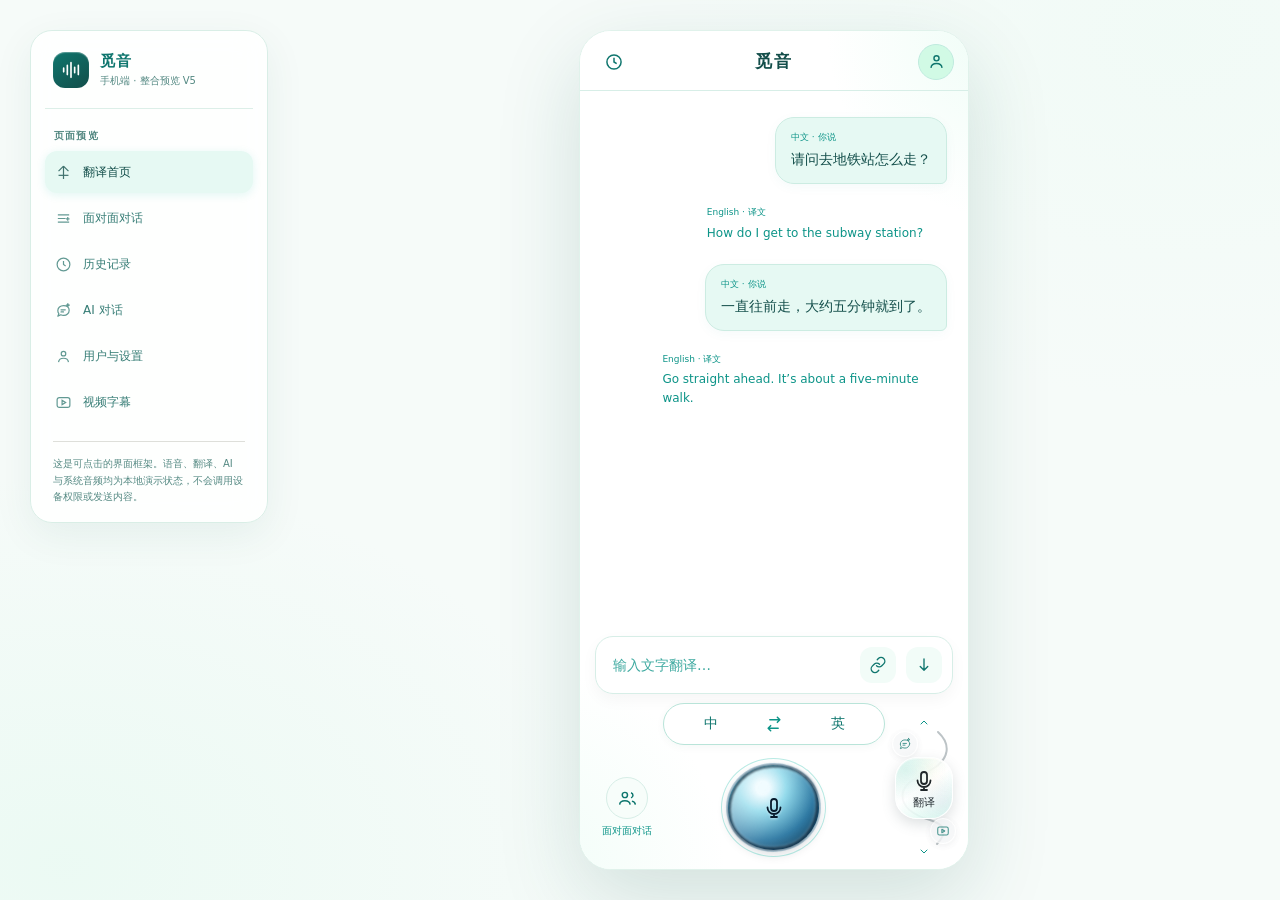
==== commit a5ca62bc: "feat: model AI chats as persistent conversations" ====
--- a/docs/designs/miyin-full-app-preview-v5/index.html
+++ b/docs/designs/miyin-full-app-preview-v5/index.html
@@ -142,6 +142,10 @@
     .record-open { flex:1;min-width:0;border:0;background:transparent;text-align:left;cursor:pointer; }
     .record-open b { display:block;overflow:hidden;text-overflow:ellipsis;white-space:nowrap;font-size:12px;font-weight:600; }
     .record-open small { display:block;margin-top:5px;color:var(--muted);font-size:9px; }
+    .history-chat-toolbar { display:flex;align-items:center;justify-content:space-between;gap:10px;margin:0 0 13px; }
+    .history-chat-toolbar .back-button { width:auto;padding:0 9px;display:flex;gap:5px;color:var(--muted);font-size:11px; }
+    .new-chat-button { min-height:34px;padding:0 12px;border:1px solid var(--line);border-radius:11px;background:var(--surface);color:var(--ink);font-size:10px;font-weight:600;cursor:pointer; }
+    .new-chat-button:hover { border-color:var(--accent);background:var(--surface-2); }
     .delete-record { width:31px;height:31px;border:0;border-radius:10px;background:transparent;color:var(--muted);cursor:pointer; }
     .delete-record:hover { background:#c2383017;color:var(--danger); }
     .delete-record svg { width:16px;height:16px; }
@@ -173,7 +177,9 @@
     .profile-footer button { min-height:37px;padding:0 13px;border:1px solid var(--line);border-radius:12px;background:var(--surface);color:var(--muted);font-size:10px;cursor:pointer; }
     .chat-top-actions { display:flex;gap:3px; }
     .chat-messages { min-height:0;flex:1;overflow:auto;padding:16px 15px 12px;display:flex;flex-direction:column;gap:11px; }
+    .chat-empty { margin:auto 12px;text-align:center;color:var(--muted);font-size:12px;line-height:1.7; }
     .chat-bubble { max-width:84%;padding:12px 14px;border:1px solid var(--line);border-radius:17px;background:var(--surface);font-size:13px;line-height:1.55; }
+    .chat-bubble { white-space:pre-wrap;overflow-wrap:anywhere; }
     .chat-bubble.user { align-self:flex-end;border-radius:17px 17px 5px 17px;background:var(--selected); }
     .chat-bubble.assistant { align-self:flex-start;border-radius:17px 17px 17px 5px; }
     .chat-time { align-self:flex-end;margin-top:-8px;color:var(--muted);font-size:9px; }
@@ -521,7 +527,7 @@
 
           <section class="screen" id="screen-chat" aria-label="AI 对话">
             <header class="topbar"><button class="top-icon" type="button" data-screen="history" aria-label="历史对话"><svg viewBox="0 0 24 24" fill="none" stroke="currentColor" stroke-width="1.8"><circle cx="12" cy="12" r="8.5"/><path d="M12 7v5l3.2 2"/></svg></button><div class="top-brand"><strong>觅音　AI 对话</strong><small>统一 AI 助手 · 可连接已配置模型</small></div><button class="avatar-button" type="button" data-screen="settings" aria-label="用户与设置"><svg viewBox="0 0 24 24" fill="none" stroke="currentColor" stroke-width="1.8"><circle cx="12" cy="8" r="3.2"/><path d="M5 20c.4-3.5 2.8-5.5 7-5.5s6.6 2 7 5.5"/></svg></button></header>
-            <div class="chat-messages" id="chat-messages" aria-live="polite"><div class="chat-bubble user">你好 GPT</div><div class="chat-time">22:22　▢</div><div class="chat-bubble assistant">你好，Xin，很高兴认识你。<br><br>我可以陪你聊天，也可以结合翻译、字幕或会话记录一起完成任务。</div><div class="chat-actions"><button type="button" aria-label="朗读">◖</button><button type="button" aria-label="复制">▢</button><button type="button" aria-label="重新生成">↻</button></div></div>
+            <div class="chat-messages" id="chat-messages" aria-live="polite"></div>
             <div class="chat-compose"><div class="compose-card"><textarea id="chat-input" placeholder="和 AI 一起讨论吧" aria-label="发送消息"></textarea><div class="compose-tools"><button type="button" data-action="chat-attach" aria-label="添加附件">＋</button><button class="model-select" type="button" data-action="model-picker">选择模型⌄</button><button type="button" data-action="chat-voice" aria-label="语音输入">◉</button><button class="send-button" type="button" data-action="send-chat" aria-label="发送"><svg viewBox="0 0 24 24" fill="none" stroke="currentColor" stroke-width="2"><path d="M12 19V5m-7 7 7-7 7 7"/></svg></button></div></div></div>
             <div class="mode-wheel" data-wheel="chat" aria-label="切换功能"><button class="wheel-arrow" type="button" data-wheel-step="-1" aria-label="切换到上一个功能"><svg viewBox="0 0 24 24" fill="none" stroke="currentColor" stroke-width="2"><path d="m6 14 6-6 6 6"/></svg></button><div class="wheel-modes"></div><button class="wheel-arrow" type="button" data-wheel-step="1" aria-label="切换到下一个功能"><svg viewBox="0 0 24 24" fill="none" stroke="currentColor" stroke-width="2"><path d="m6 10 6 6 6-6"/></svg></button></div>
           </section>
@@ -540,17 +546,34 @@
       </div>
     </main>
   </div>
+  <script src="./miyin-v5-core.js"></script>
   <script>
     (function(){
       const themeNames={"mint-holographic":"薄荷全息","mist":"冷雾 · 铅灰","night":"石墨夜 · 银灰"};
       const themeColors={"mint-holographic":"#ffffff","mist":"#eef1f3","night":"#17191b"};
       const modes=[{id:"translate",label:"翻译",screen:"home",icon:'<svg viewBox="0 0 24 24" fill="none" stroke="currentColor" stroke-width="1.8" stroke-linecap="round" stroke-linejoin="round"><rect x="9" y="3" width="6" height="12" rx="3"/><path d="M5.5 11.5a6.5 6.5 0 0 0 13 0M12 18v3m-3 0h6"/></svg>'},{id:"chat",label:"AI 对话",screen:"chat",icon:'<svg viewBox="0 0 24 24" fill="none" stroke="currentColor" stroke-width="1.6" stroke-linecap="round" stroke-linejoin="round"><path d="M7.2 7.1c-.4-1.5-1.8-2.5-3.1-2.3-1.4.2-2.2 1.7-1.8 3.2.4 1.4 1.8 2.4 3.2 2.2M16.8 7.1c.4-1.5 1.8-2.5 3.1-2.3 1.4.2 2.2 1.7 1.8 3.2-.4 1.4-1.8 2.4-3.2 2.2"/><path d="M5.2 10.1c0-3.6 2.9-6.1 6.8-6.1s6.8 2.5 6.8 6.1v5.2c0 3.4-2.7 5.7-6.8 5.7s-6.8-2.3-6.8-5.7z"/><path d="M8.4 12.1h.1m7 0h.1M9.4 16c.8.7 1.6 1 2.6 1s1.8-.3 2.6-1"/><circle cx="8.5" cy="12.2" r="1.4"/><circle cx="15.5" cy="12.2" r="1.4"/></svg>'},{id:"video",label:"视频字幕",screen:"video",icon:'<svg viewBox="0 0 24 24" fill="none" stroke="currentColor" stroke-width="1.8" stroke-linejoin="round"><rect x="3" y="5" width="18" height="14" rx="3"/><path d="m10 9 5 3-5 3z"/></svg>'}];
-      let currentMode=0,currentScreen="home",sourceLanguage="中文",targetLanguage="English",theme="mint-holographic",toastTimer=null,activeVoice=null,voiceStartedAt=0,translationPrompt="",historyCategory=null,activeRecord=null,facePaused=false,videoActive=false,sourceKind="system",previousFocus=null,suppressWheelClickUntil=0;
-      const sampleRecords=[{id:"t1",category:"translation",title:"机场问路",detail:"中文 ⇄ English · 4 句",time:"今天 14:32"},{id:"t2",category:"translation",title:"咖啡店点单",detail:"中文 ⇄ English · 6 句",time:"昨天 18:06"},{id:"f1",category:"face",title:"展会交流",detail:"中文 ⇄ English · 12 句",time:"今天 11:20"},{id:"f2",category:"face",title:"问路 · 京都",detail:"中文 ⇄ 日本語 · 5 句",time:"10月 6日"},{id:"a1",category:"chat",title:"周末旅行计划",detail:"AI 对话 · 8 条消息",time:"今天 09:14"},{id:"v1",category:"video",title:"英语课程 · Unit 03",detail:"视频字幕 · 6 分钟",time:"昨天 20:42"}];
+      let currentMode=0,currentScreen="home",sourceLanguage="中文",targetLanguage="English",theme="mint-holographic",toastTimer=null,activeVoice=null,voiceStartedAt=0,translationPrompt="",historyCategory=null,activeRecord=null,activeConversationForDelete=null,modelPickerContext="default",facePaused=false,videoActive=false,sourceKind="system",previousFocus=null,suppressWheelClickUntil=0;
+      const sampleRecords=[{id:"t1",category:"translation",title:"机场问路",detail:"中文 ⇄ English · 4 句",time:"今天 14:32"},{id:"t2",category:"translation",title:"咖啡店点单",detail:"中文 ⇄ English · 6 句",time:"昨天 18:06"},{id:"f1",category:"face",title:"展会交流",detail:"中文 ⇄ English · 12 句",time:"今天 11:20"},{id:"f2",category:"face",title:"问路 · 京都",detail:"中文 ⇄ 日本語 · 5 句",time:"10月 6日"},{id:"v1",category:"video",title:"英语课程 · Unit 03",detail:"视频字幕 · 6 分钟",time:"昨天 20:42"}];
+      const sampleEntries={t1:[{source:"请问，机场大巴在哪里？",translation:"Excuse me, where is the airport bus?",sourceLanguage:"中文",targetLanguage:"English"},{source:"在出口右转，站台在外面。",translation:"Turn right at the exit. The bus stop is outside.",sourceLanguage:"中文",targetLanguage:"English"}],t2:[{source:"请给我一杯拿铁，少冰。",translation:"A latte with less ice, please.",sourceLanguage:"中文",targetLanguage:"English"}],f1:[{speaker:"你",source:"很高兴认识你们，这次展会有什么新产品？",translation:"Nice to meet you. What new products are you presenting at the expo?",sourceLanguage:"中文",targetLanguage:"English"},{speaker:"对方",source:"我们展示了新一代便携式扫描设备。",translation:"We are presenting our next-generation portable scanning devices.",sourceLanguage:"English",targetLanguage:"中文"}],f2:[{speaker:"你",source:"请问最近的车站怎么走？",translation:"一番近い駅へはどう行けばいいですか？",sourceLanguage:"中文",targetLanguage:"日本語"}],v1:[{at:"00:42",source:"The course starts at half past nine.",translation:"课程九点半开始。",sourceLanguage:"English",targetLanguage:"中文"},{at:"01:16",source:"Please open your workbook to page twelve.",translation:"请把练习册翻到第十二页。",sourceLanguage:"English",targetLanguage:"中文"}]};
+      sampleRecords.forEach(record=>record.entries=sampleEntries[record.id]||[]);
+      const sampleTime=Date.now();
+      const sampleConversation={id:"demo-chat-1",title:"周末旅行计划",createdAt:sampleTime-600000,updatedAt:sampleTime-600000,modelId:load("model","OpenAI · GPT 系列（预览）"),messages:[{id:"demo-user-1",role:"user",text:"你好 GPT",createdAt:sampleTime-600000,status:"complete",contextAttachments:[]},{id:"demo-assistant-1",role:"assistant",text:"你好，Xin，很高兴认识你。\n\n我可以陪你聊天，也可以结合翻译、字幕或会话记录一起完成任务。",createdAt:sampleTime-590000,status:"complete",contextAttachments:[]} ]};
       let records=load("records",sampleRecords); if(!Array.isArray(records))records=sampleRecords.slice();
+      let conversations=load("conversations",[sampleConversation]); if(!Array.isArray(conversations))conversations=[];
+      let activeConversationId=conversations.length?conversations[0].id:null,transientConversations=[],historySavingEnabled=load("save-history",true)!==false;
       const $=(s,r=document)=>r.querySelector(s),$$=(s,r=document)=>Array.from(r.querySelectorAll(s));
       function load(key,fallback){try{const v=localStorage.getItem("miyin.full.preview.v5."+key);return v?JSON.parse(v):fallback}catch{return fallback}}
       function save(key,value){try{localStorage.setItem("miyin.full.preview.v5."+key,JSON.stringify(value))}catch{}}
+      function loadConversations(){return transientConversations.filter(item=>item.messages.length).reduce((list,item)=>MiyinV5Core.upsertConversation(list,item),conversations.slice())}
+      function saveConversations(next=conversations,force=false){conversations=next;if(historySavingEnabled||force)save("conversations",conversations)}
+      function getConversation(conversationId){return transientConversations.find(item=>item.id===conversationId)||conversations.find(item=>item.id===conversationId)||null}
+      function nextId(prefix){return prefix+"-"+Date.now().toString(36)+"-"+Math.random().toString(36).slice(2,8)}
+      function ensureConversationForFirstMessage(prompt){let conversation=activeConversationId?getConversation(activeConversationId):null;if(conversation)return conversation;conversation=MiyinV5Core.createConversation({id:nextId("chat"),firstPrompt:prompt,modelId:load("model","OpenAI · GPT 系列（预览）"),now:Date.now()});activeConversationId=conversation.id;return conversation}
+      function appendMessage(conversationId,message){const current=getConversation(conversationId)||MiyinV5Core.createConversation({id:conversationId,firstPrompt:message.text,modelId:load("model","OpenAI · GPT 系列（预览）"),now:message.createdAt});const updated=MiyinV5Core.appendConversationMessage(current,message,message.createdAt);if(historySavingEnabled){saveConversations(MiyinV5Core.upsertConversation(conversations,updated));transientConversations=transientConversations.filter(item=>item.id!==conversationId)}else transientConversations=MiyinV5Core.upsertConversation(transientConversations,updated);return updated}
+      function startNewConversation(){activeConversationId=null;$("#chat-input").value="";historyCategory=null;renderChatConversation(null);showScreen("chat");$("#chat-input").focus()}
+      function formatChatTime(timestamp){const date=new Date(timestamp);if(Number.isNaN(date.getTime()))return"刚刚";return date.toLocaleTimeString("zh-CN",{hour:"2-digit",minute:"2-digit",hour12:false})}
+      function renderChatConversation(conversation){const box=$("#chat-messages");if(!box)return;if(!conversation||!conversation.messages.length){box.innerHTML='<div class="chat-empty">有什么可以帮你？<br><small>直接输入问题，也可以选择历史内容后发送给 AI</small></div>';updateChatModelLabel(conversation);return}box.innerHTML=conversation.messages.map(message=>'<div class="chat-bubble '+(message.role==="user"?"user":"assistant")+'" data-message-id="'+escapeHtml(message.id)+'">'+escapeHtml(message.text)+'</div><div class="chat-time">'+formatChatTime(message.createdAt)+'</div>'+(message.role==="assistant"?'<div class="chat-actions" data-actions-for="'+escapeHtml(message.id)+'"><button type="button" data-chat-action="read" data-message-id="'+escapeHtml(message.id)+'" aria-label="朗读回答">◖</button><button type="button" data-chat-action="copy" data-message-id="'+escapeHtml(message.id)+'" aria-label="复制回答">▢</button><button type="button" data-chat-action="share" data-message-id="'+escapeHtml(message.id)+'" aria-label="分享回答">↗</button><button type="button" data-chat-action="regenerate" data-message-id="'+escapeHtml(message.id)+'" aria-label="重新生成回答">↻</button></div>':'')).join("");box.scrollTop=box.scrollHeight;updateChatModelLabel(conversation)}
+      function updateChatModelLabel(conversation){const button=$("#screen-chat .model-select"),model=conversation&&conversation.modelId?conversation.modelId:load("model","选择模型");if(button){const shortName=String(model).replace("OpenAI · ","").replace("（预览）","");button.textContent=(shortName.length>16?shortName.slice(0,15)+"…":shortName)+"⌄";button.title="当前对话模型："+model}}
       function announce(message){const toast=$("#toast");toast.textContent=message;toast.classList.add("show");clearTimeout(toastTimer);toastTimer=setTimeout(()=>toast.classList.remove("show"),2300)}
       function setTheme(next,quiet=false){if(!themeNames[next])return;theme=next;document.documentElement.dataset.theme=next;$("meta[name='theme-color']").content=themeColors[next];const label=$("#theme-current");if(label)label.textContent=themeNames[next];$$("[data-theme-choice]").forEach(button=>button.setAttribute("aria-pressed",String(button.dataset.themeChoice===next)));save("theme",next);if(!quiet)announce("主题已切换为「"+themeNames[next]+"」")}
       function renderWheel(){
@@ -619,13 +642,25 @@
         window.__miyinWheelShaderStatus=rendered?"ready":"fallback";
       }
       function setMode(index){currentMode=(index+modes.length)%modes.length;showScreen(modes[currentMode].screen)}
-      function showScreen(name){const screen=$("#screen-"+name);if(!screen)return;const modeIndex=modes.findIndex(mode=>mode.screen===name);if(modeIndex>=0)currentMode=modeIndex;else if(name==="face")currentMode=0;currentScreen=name;$$(".screen").forEach(s=>s.classList.toggle("active",s===screen));$$(".screen-nav [data-screen]").forEach(b=>{if(b.dataset.screen===name)b.setAttribute("aria-current","page");else b.removeAttribute("aria-current")});if(name==="history")renderHistory();if(name==="settings")syncSettings();if(name==="chat")setTimeout(()=>$("#chat-messages").scrollTop=$("#chat-messages").scrollHeight,30);renderWheel()}
-      function syncSettings(){const name=load("username","本地用户");$("#profile-name").textContent=name;const model=load("model","OpenAI · GPT 系列（预览）");$("#model-summary").textContent=model;const nameEl=$("#theme-current");if(nameEl)nameEl.textContent=themeNames[theme]||"薄荷全息"}
+      function showScreen(name){const screen=$("#screen-"+name);if(!screen)return;const modeIndex=modes.findIndex(mode=>mode.screen===name);if(modeIndex>=0)currentMode=modeIndex;else if(name==="face")currentMode=0;currentScreen=name;$$('.screen').forEach(s=>s.classList.toggle('active',s===screen));$$('.screen-nav [data-screen]').forEach(b=>{if(b.dataset.screen===name)b.setAttribute('aria-current','page');else b.removeAttribute('aria-current')});if(name==="history")renderHistory();if(name==="settings")syncSettings();if(name==="chat"){renderChatConversation(getConversation(activeConversationId));setTimeout(()=>$("#chat-messages").scrollTop=$("#chat-messages").scrollHeight,30)}renderWheel()}
+      function syncSettings(){const name=load("username","本地用户");$("#profile-name").textContent=name;const model=load("model","OpenAI · GPT 系列（预览）");$("#model-summary").textContent=model;const nameEl=$("#theme-current");if(nameEl)nameEl.textContent=themeNames[theme]||"薄荷全息";const saveSwitch=$(".switch[aria-label='保存会话历史']");if(saveSwitch)saveSwitch.setAttribute("aria-pressed",String(historySavingEnabled))}
       function openModal(title,copy,options=[],buttons=[]){previousFocus=document.activeElement;$("#modal-title").textContent=title;$("#modal-copy").textContent=copy||"";$("#modal-options").innerHTML="";options.forEach(opt=>{const b=document.createElement("button");b.type="button";b.className="modal-option";b.dataset.modalAction=opt.action||"";b.dataset.value=opt.value||"";b.innerHTML="<span>"+opt.label+"</span>"+(opt.hint?"<small>"+opt.hint+"</small>":"");$("#modal-options").appendChild(b)});$("#modal-footer").innerHTML="";buttons.forEach(btn=>{const b=document.createElement("button");b.type="button";b.className=btn.className||"";b.dataset.modalAction=btn.action||"close";b.textContent=btn.label;$("#modal-footer").appendChild(b)});$("#modal-scrim").classList.add("open");setTimeout(()=>$(".modal-close").focus(),10)}
       function closeModal(){ $("#modal-scrim").classList.remove("open");if(previousFocus&&previousFocus.focus)previousFocus.focus() }
-      function addRecord(category,title,detail){const id="r"+Date.now();records.unshift({id,category,title,detail,time:"刚刚"});save("records",records)}
+      function addRecord(category,title,detail,entries){const id=nextId("record"),content=Array.isArray(entries)&&entries.length?entries:(sampleEntries[category]||[]);records.unshift({id,category,title,detail,time:"刚刚",entries:content});save("records",records)}
       const categoryInfo={translation:{title:"翻译历史",sub:"文字与语音翻译",empty:"还没有翻译记录"},face:{title:"面对面翻译历史",sub:"双向交流会话",empty:"还没有面对面对话记录"},chat:{title:"AI 对话历史",sub:"与 AI 助手的聊天",empty:"还没有 AI 对话记录"},video:{title:"字幕翻译历史",sub:"课程、会议与视频字幕",empty:"还没有字幕记录"}};
-      function renderHistory(){const box=$("#history-content"),title=$("#history-title");if(!historyCategory){title.textContent="历史记录";box.innerHTML='<div class="history-cats">'+Object.entries(categoryInfo).map(([id,c])=>'<button class="history-cat" type="button" data-history-category="'+id+'"><span><strong>'+c.title+'</strong><small>'+records.filter(r=>r.category===id).length+' 条 · '+c.sub+'</small></span><svg viewBox="0 0 24 24" fill="none" stroke="currentColor" stroke-width="1.8"><path d="m9 6 6 6-6 6"/></svg></button>').join("")+'</div>';return}const cat=categoryInfo[historyCategory];title.textContent=cat.title;const list=records.filter(r=>r.category===historyCategory);box.innerHTML='<button class="back-button" type="button" data-history-back style="margin:0 0 12px -6px;color:var(--muted);font-size:11px">‹　全部历史</button>'+(list.length?'<div class="record-list">'+list.map(r=>'<div class="record-row"><button class="record-open" type="button" data-record-open="'+r.id+'"><b>'+escapeHtml(r.title)+'</b><small>'+escapeHtml(r.detail)+'　·　'+escapeHtml(r.time)+'</small></button><button class="delete-record" type="button" data-delete-record="'+r.id+'" aria-label="删除 '+escapeHtml(r.title)+'"><svg viewBox="0 0 24 24" fill="none" stroke="currentColor" stroke-width="1.7"><path d="M4 7h16M10 11v6m4-6v6M6 7l1 14h10l1-14M9 7V4h6v3"/></svg></button></div>').join("")+'</div>':'<div style="padding:56px 10px;text-align:center;color:var(--muted);font-size:12px">'+cat.empty+'</div>');}
+      function historyTime(timestamp){const date=new Date(timestamp),today=new Date();if(Number.isNaN(date.getTime()))return"刚刚";const time=formatChatTime(timestamp);if(date.toDateString()===today.toDateString())return"今天 "+time;const yesterday=new Date(today);yesterday.setDate(today.getDate()-1);return date.toDateString()===yesterday.toDateString()?"昨天 "+time:(date.getMonth()+1)+"月"+date.getDate()+"日 "+time}
+      function renderHistory(){
+        const box=$("#history-content"),title=$("#history-title");
+        if(!historyCategory){title.textContent="历史记录";box.innerHTML='<div class="history-cats">'+Object.entries(categoryInfo).map(([id,c])=>'<button class="history-cat" type="button" data-history-category="'+id+'"><span><strong>'+c.title+'</strong><small>'+(id==="chat"?loadConversations().length:records.filter(r=>r.category===id).length)+' 条 · '+c.sub+'</small></span><svg viewBox="0 0 24 24" fill="none" stroke="currentColor" stroke-width="1.8"><path d="m9 6 6 6-6 6"/></svg></button>').join("")+'</div>';return}
+        const cat=categoryInfo[historyCategory];title.textContent=cat.title;
+        if(historyCategory==="chat"){
+          const list=loadConversations().sort((a,b)=>b.updatedAt-a.updatedAt);
+          const rows=list.map(item=>'<div class="record-row"><button class="record-open" type="button" data-conversation-open="'+escapeHtml(item.id)+'"><b>'+escapeHtml(item.title)+'</b><small>'+item.messages.length+' 条消息　·　'+historyTime(item.updatedAt)+'</small></button><button class="delete-record" type="button" data-delete-conversation="'+escapeHtml(item.id)+'" aria-label="删除 '+escapeHtml(item.title)+'"><svg viewBox="0 0 24 24" fill="none" stroke="currentColor" stroke-width="1.7"><path d="M4 7h16M10 11v6m4-6v6M6 7l1 14h10l1-14M9 7V4h6v3"/></svg></button></div>').join("");
+          box.innerHTML='<div class="history-chat-toolbar"><button class="back-button" type="button" data-history-back>‹　全部历史</button><button class="new-chat-button" type="button" data-new-chat>＋ 新对话</button></div>'+(rows?'<div class="record-list">'+rows+'</div>':'<div style="padding:56px 10px;text-align:center;color:var(--muted);font-size:12px">'+cat.empty+'</div>');return;
+        }
+        const list=records.filter(r=>r.category===historyCategory);
+        box.innerHTML='<button class="back-button" type="button" data-history-back style="margin:0 0 12px -6px;color:var(--muted);font-size:11px">‹　全部历史</button>'+(list.length?'<div class="record-list">'+list.map(r=>'<div class="record-row"><button class="record-open" type="button" data-record-open="'+r.id+'"><b>'+escapeHtml(r.title)+'</b><small>'+escapeHtml(r.detail)+'　·　'+escapeHtml(r.time)+'</small></button><button class="delete-record" type="button" data-delete-record="'+r.id+'" aria-label="删除 '+escapeHtml(r.title)+'"><svg viewBox="0 0 24 24" fill="none" stroke="currentColor" stroke-width="1.7"><path d="M4 7h16M10 11v6m4-6v6M6 7l1 14h10l1-14M9 7V4h6v3"/></svg></button></div>').join("")+'</div>':'<div style="padding:56px 10px;text-align:center;color:var(--muted);font-size:12px">'+cat.empty+'</div>');
+      }
       function escapeHtml(s){return String(s).replace(/[&<>"']/g,c=>({"&":"&amp;","<":"&lt;",">":"&gt;","\"":"&quot;","'":"&#39;"}[c]))}
       function showRecord(record){if(!record)return;activeRecord=record;openModal(record.title,record.time+"　·　"+categoryInfo[record.category].sub,[{label:record.detail,hint:"本地保存的会话条目"},{label:"查看原文与译文",hint:"此预览使用示例内容"}], [{label:"关闭",action:"close"},{label:"删除记录",action:"delete-active",className:"destructive"}])}
       function languagePicker(which){const current=which==="source"?sourceLanguage:targetLanguage;const choices=["中文","English","日本語","한국어","Français","Español"];openModal(which==="source"?"选择原文语言":"选择译文语言","当前："+current,choices.filter(v=>v!==current).map(v=>({label:v,action:"language",value:which+"|"+v})),[{label:"取消",action:"close"}])}
@@ -645,7 +680,7 @@
         const deleteRecord=e.target.closest("[data-delete-record]");if(deleteRecord){activeRecord=records.find(r=>r.id===deleteRecord.dataset.deleteRecord);if(activeRecord)openModal("删除这条历史记录？","删除后将从本地历史中移除。",[],[{label:"取消",action:"close"},{label:"删除",action:"delete-active",className:"destructive"}]);return}
         const themeChoice=e.target.closest("[data-theme-choice]");if(themeChoice){setTheme(themeChoice.dataset.themeChoice);return}
         const trigger=e.target.closest(".setting-trigger");if(trigger){trigger.closest(".setting-card").classList.toggle("open");return}
-        const switchButton=e.target.closest(".switch");if(switchButton){switchButton.setAttribute("aria-pressed",String(switchButton.getAttribute("aria-pressed")!=="true"));const enabled=switchButton.getAttribute("aria-pressed")==="true",label=switchButton.getAttribute("aria-label")||"此选项";announce(label==="字幕画中画 PiP"&&enabled?"正式功能将申请 Android 画中画支持；此处仅演示开关":label+(enabled?"已开启（预览）":"已关闭（预览）"));return}
+        const switchButton=e.target.closest(".switch");if(switchButton){switchButton.setAttribute("aria-pressed",String(switchButton.getAttribute("aria-pressed")!=="true"));const enabled=switchButton.getAttribute("aria-pressed")==="true",label=switchButton.getAttribute("aria-label")||"此选项";if(label==="保存会话历史"){historySavingEnabled=enabled;save("save-history",enabled);announce(enabled?"后续消息将保存到本地历史":"本次新消息仅保留在当前页面；已有记录不变");return}announce(label==="字幕画中画 PiP"&&enabled?"正式功能将申请 Android 画中画支持；此处仅演示开关":label+(enabled?"已开启（预览）":"已关闭（预览）"));return}
         const source=e.target.closest("[data-source]");if(source){sourceKind=source.dataset.source;$$("[data-source]").forEach(b=>b.setAttribute("aria-pressed",String(b.dataset.source===sourceKind)));announce(sourceKind==="system"?"已选择其他 App 音频（预览）":"已选择麦克风会议（预览）");return}
         const action=e.target.closest("[data-action]");if(!action)return;
         switch(action.dataset.action){
@@ -661,7 +696,7 @@
           case "toggle-pause":facePaused=!facePaused;$("#session-state-label").textContent=facePaused?"已暂停 · 点按继续":"对话中 · 点按暂停";$("[data-action='toggle-pause']").setAttribute("aria-pressed",String(facePaused));$("#face-status").textContent=facePaused?"已暂停 · 点按上方状态继续":"按住说话 · 松开显示译文";announce(facePaused?"对话已暂停；再次点按可继续":"对话已继续");break;
           case "read-translation":announce("朗读译文（预览状态）");break;
           case "rename":openModal("设置用户名","名称只保存在本机预览。",[],[{label:"取消",action:"close"},{label:"保存",action:"rename-save",className:"confirm"}]);$("#modal-options").innerHTML='<input id="rename-input" class="value-control" style="width:100%;max-width:none;height:40px" maxlength="24" value="'+escapeHtml(load("username","本地用户"))+'" aria-label="用户名">';setTimeout(()=>$("#rename-input").focus(),20);break;
-          case "model-picker":openModal("选择默认模型","供应商和模型展示为界面占位。配置 API 后才具备真实调用能力。",[{label:"OpenAI · GPT",hint:"需配置 API" ,action:"model",value:"OpenAI · GPT（预览）"},{label:"Anthropic · Claude",hint:"需配置 API",action:"model",value:"Anthropic · Claude（预览）"},{label:"Google · Gemini",hint:"需配置 API",action:"model",value:"Google · Gemini（预览）"},{label:"兼容 OpenAI API",hint:"自定义服务地址",action:"model",value:"兼容 API · 自定义模型（预览）"}],[{label:"管理服务商",action:"provider-picker"},{label:"关闭",action:"close"}]);break;
+          case "model-picker":modelPickerContext=currentScreen==="chat"?"conversation":"default";openModal(modelPickerContext==="conversation"?"选择本次对话模型":"选择默认模型","供应商和模型展示为界面占位。配置 API 后才具备真实调用能力；预览不会发送模型请求。",[{label:"OpenAI · GPT",hint:"需配置 API" ,action:"model",value:"OpenAI · GPT（预览）"},{label:"Anthropic · Claude",hint:"需配置 API",action:"model",value:"Anthropic · Claude（预览）"},{label:"Google · Gemini",hint:"需配置 API",action:"model",value:"Google · Gemini（预览）"},{label:"兼容 OpenAI API",hint:"自定义服务地址",action:"model",value:"兼容 API · 自定义模型（预览）"}],[{label:"管理服务商",action:"provider-picker"},{label:"关闭",action:"close"}]);break;
           case "provider-picker":openModal("模型服务商","添加 API 配置后，用户可从可用模型中选择；本页不会保存或请求密钥。",[{label:"OpenAI",hint:"API 待配置",action:"provider",value:"OpenAI"},{label:"Anthropic",hint:"API 待配置",action:"provider",value:"Anthropic"},{label:"Google AI Studio",hint:"API 待配置",action:"provider",value:"Google AI Studio"},{label:"兼容 OpenAI 的服务",hint:"自定义 Base URL",action:"provider",value:"兼容服务"}],[{label:"关闭",action:"close"}]);break;
           case "speech-mode":choiceModal("默认收音方式",["按住说话","连续收音"],"语音设置|默认收音方式");break;
           case "speech-speed":choiceModal("播报速度",["较慢","标准","较快"],"播报速度");break;
@@ -677,8 +712,15 @@
           case "video-start":toggleVideo();break;
         }
       });
+      document.addEventListener("click",e=>{
+        const newChat=e.target.closest("[data-new-chat]");if(newChat){startNewConversation();return}
+        const openChat=e.target.closest("[data-conversation-open]");if(openChat){const conversation=getConversation(openChat.dataset.conversationOpen);if(!conversation)return;activeConversationId=conversation.id;historyCategory=null;$("#chat-input").value="";showScreen("chat");return}
+        const deleteChat=e.target.closest("[data-delete-conversation]");if(deleteChat){activeConversationForDelete=getConversation(deleteChat.dataset.deleteConversation);if(activeConversationForDelete)openModal("删除这段 AI 对话？","删除后会从本机 AI 历史记录中移除整段对话。",[],[{label:"取消",action:"close"},{label:"删除对话",action:"delete-conversation",className:"destructive"}]);return}
+        const confirmDelete=e.target.closest("[data-modal-action='delete-conversation']");if(confirmDelete&&activeConversationForDelete){const id=activeConversationForDelete.id;conversations=conversations.filter(item=>item.id!==id);transientConversations=transientConversations.filter(item=>item.id!==id);save("conversations",conversations);if(activeConversationId===id){activeConversationId=null;renderChatConversation(null)}activeConversationForDelete=null;closeModal();renderHistory();announce("AI 对话已删除")}
+        const modelOption=e.target.closest("[data-modal-action='model']");if(modelOption&&modelPickerContext==="conversation"){const conversation=getConversation(activeConversationId);if(!conversation)return;const updated={...conversation,modelId:modelOption.dataset.value,updatedAt:Date.now()};if(historySavingEnabled){saveConversations(MiyinV5Core.upsertConversation(conversations,updated));transientConversations=transientConversations.filter(item=>item.id!==updated.id)}else transientConversations=MiyinV5Core.upsertConversation(transientConversations,updated);updateChatModelLabel(updated)}
+      });
       function choiceModal(title,choices,target){openModal(title,"此选项仅演示界面状态。",choices.map(v=>({label:v,action:"set-choice",value:(target||"speech-mode")+"|"+v})),[{label:"取消",action:"close"}])}
-      function translateText(){const input=$("#translation-input"),text=input.value.trim();if(!text){input.focus();announce("先输入要翻译的文字");return}const holder=$("#home-transcript"),source=document.createElement("div"),translation=document.createElement("div");source.className="bubble source";source.innerHTML='<span class="lang-tag">'+escapeHtml(sourceLanguage)+' · 你输入</span>'+escapeHtml(text);translation.className="bubble translation";translation.innerHTML='<span class="lang-tag">'+escapeHtml(targetLanguage)+' · 预览译文</span>译文会在连接翻译服务后显示';holder.append(source,translation);holder.scrollTop=holder.scrollHeight;input.value="";addRecord("translation","文字翻译",sourceLanguage+" ⇄ "+targetLanguage+" · 1 组");announce("文字已加入预览对话")}
+      function translateText(){const input=$("#translation-input"),text=input.value.trim();if(!text){input.focus();announce("先输入要翻译的文字");return}const translationText="译文会在连接翻译服务后显示",holder=$("#home-transcript"),source=document.createElement("div"),translation=document.createElement("div");source.className="bubble source";source.innerHTML='<span class="lang-tag">'+escapeHtml(sourceLanguage)+' · 你输入</span>'+escapeHtml(text);translation.className="bubble translation";translation.innerHTML='<span class="lang-tag">'+escapeHtml(targetLanguage)+' · 预览译文</span>'+escapeHtml(translationText);holder.append(source,translation);holder.scrollTop=holder.scrollHeight;input.value="";addRecord("translation","文字翻译",sourceLanguage+" ⇄ "+targetLanguage+" · 1 组",[{source:text,translation:translationText,sourceLanguage,targetLanguage}]);announce("文字已加入预览对话")}
       function leaveFace(){if(facePaused){openModal("退出本次交谈？","这次对话尚未结束。可以保留为一条完整历史记录。",[],[{label:"继续对话",action:"close"},{label:"退出并删除",action:"leave-discard"},{label:"退出并保留",action:"leave-save",className:"confirm"}]);return}openModal("结束本次交谈？","本次对话会作为一条完整会话保存在历史记录中。",[],[{label:"继续交谈",action:"close"},{label:"结束并保留",action:"leave-save",className:"confirm"}])}
       function finishVoice(kind){
         const button=$("[data-voice='"+kind+"']");
@@ -718,7 +760,7 @@
         setTimeout(()=>{const translation=$("#"+translationId);if(!translation)return;if(kind==="face")translation.textContent=translationPartial;else translation.textContent=translationPartial;if(status)status.textContent="正在显示译文…"},1120);
         setTimeout(()=>{
           const translation=$("#"+translationId);if(!translation)return;translation.textContent=translatedText;
-          if(kind==="home"){const holder=$("#home-transcript");holder.scrollTop=holder.scrollHeight;addRecord("translation","语音翻译",sourceLanguage+" ⇄ "+targetLanguage+" · 1 句")}
+          if(kind==="home"){const holder=$("#home-transcript");holder.scrollTop=holder.scrollHeight;addRecord("translation","语音翻译",sourceLanguage+" ⇄ "+targetLanguage+" · 1 句",[{source:sourceText,translation:translatedText,sourceLanguage,targetLanguage}])}
           else{pendingBubble.classList.remove("pending");if(status)status.textContent=facePaused?"已暂停 · 点按上方状态继续":"按住说话 · 松开显示译文";$("#face-transcript").scrollTop=$("#face-transcript").scrollHeight}
           announce("原文已识别，译文已显示（预览）");
         },1660);
@@ -727,7 +769,14 @@
       document.addEventListener("pointerup",e=>{const button=e.target.closest("[data-voice]");if(button&&activeVoice===button.dataset.voice)finishVoice(activeVoice)});
       document.addEventListener("pointercancel",e=>{const button=e.target.closest("[data-voice]");if(button&&activeVoice===button.dataset.voice)finishVoice(activeVoice)});
       document.addEventListener("keydown",e=>{if(e.key==="Escape"&&$("#modal-scrim").classList.contains("open"))closeModal();if(e.key==="Enter"&&e.target===$("#translation-input")){e.preventDefault();translateText()}if(e.key==="Enter"&&e.target===$("#chat-input")&&!e.shiftKey){e.preventDefault();sendChat()}});
-      function sendChat(){const input=$("#chat-input"),text=input.value.trim();if(!text){input.focus();return}const messages=$("#chat-messages");messages.insertAdjacentHTML("beforeend",'<div class="chat-bubble user">'+escapeHtml(text)+'</div><div class="chat-time">刚刚</div><div class="chat-bubble assistant">收到。当前预览只展示界面交互；连接模型后，我会在这里继续和你讨论。</div>');input.value="";messages.scrollTop=messages.scrollHeight;addRecord("chat",text.slice(0,18),"AI 对话 · 1 条新消息");announce("消息已加入本地预览")}
+      function sendChat(){
+        const input=$("#chat-input"),text=input.value.trim();if(!text){input.focus();return}
+        const conversation=ensureConversationForFirstMessage(text),createdAt=Date.now();
+        appendMessage(conversation.id,{id:nextId("msg"),role:"user",text,createdAt,status:"complete",contextAttachments:[]});
+        const reply="收到，我会围绕「"+text.slice(0,42)+(text.length>42?"…":"")+"」继续和你讨论。\n\n当前是本地交互预览，没有调用模型 API。";
+        appendMessage(conversation.id,{id:nextId("msg"),role:"assistant",text:reply,createdAt:createdAt+1,status:"complete",contextAttachments:[]});
+        input.value="";renderChatConversation(getConversation(conversation.id));announce(historySavingEnabled?"消息已加入本地对话历史":"本次对话仅保留在当前页面")
+      }
       function toggleVideo(){videoActive=!videoActive;const button=$("#video-start"),status=$("#video-status");button.classList.toggle("active",videoActive);button.textContent=videoActive?"暂停识别":"开始识别";status.textContent=videoActive?(sourceKind==="system"?"正在读取其他 App 音频 · 演示":"正在使用麦克风音源 · 演示"):"已暂停 · 演示字幕保留";if(videoActive)announce("视频字幕识别为预览状态，未访问系统音频");else addRecord("video","字幕翻译示例",sourceKind==="system"?"其他 App 音频 · 预览":"麦克风 / 会议 · 预览")}
       $$("input[type=file]").forEach(file=>file.addEventListener("change",()=>{if(file.files&&file.files[0]){const f=file.files[0];announce("已选择「"+f.name+"」· 仅本地预览");$("#translation-input").value="已添加文件："+f.name;$("#entry-tools").classList.add("open");file.value=""}}));
       $("#modal-options").addEventListener("click",e=>{if(e.target.closest("[data-modal-action='pick-image']")){closeModal();$("#file-image").click()}if(e.target.closest("[data-modal-action='pick-document']")){closeModal();$("#file-document").click()}});
@@ -788,7 +837,7 @@
         });
         window.__miyinShaderStatus=rendered?"ready":"fallback";
       }
-      const savedTheme=load("theme","mint-holographic");setTheme(themeNames[savedTheme]?savedTheme:"mint-holographic",true);updateLanguages();renderWheel();renderHistory();initAuroraButtons();initWheelGlass();
+      const savedTheme=load("theme","mint-holographic");setTheme(themeNames[savedTheme]?savedTheme:"mint-holographic",true);updateLanguages();renderChatConversation(getConversation(activeConversationId));const saveSwitch=$(".switch[aria-label='保存会话历史']");if(saveSwitch)saveSwitch.setAttribute("aria-pressed",String(historySavingEnabled));renderWheel();renderHistory();initAuroraButtons();initWheelGlass();
       $$(".screen-nav [data-screen]").forEach(b=>{if(b.dataset.screen==="home")b.setAttribute("aria-current","page");else b.removeAttribute("aria-current")});
     })();
   </script>
